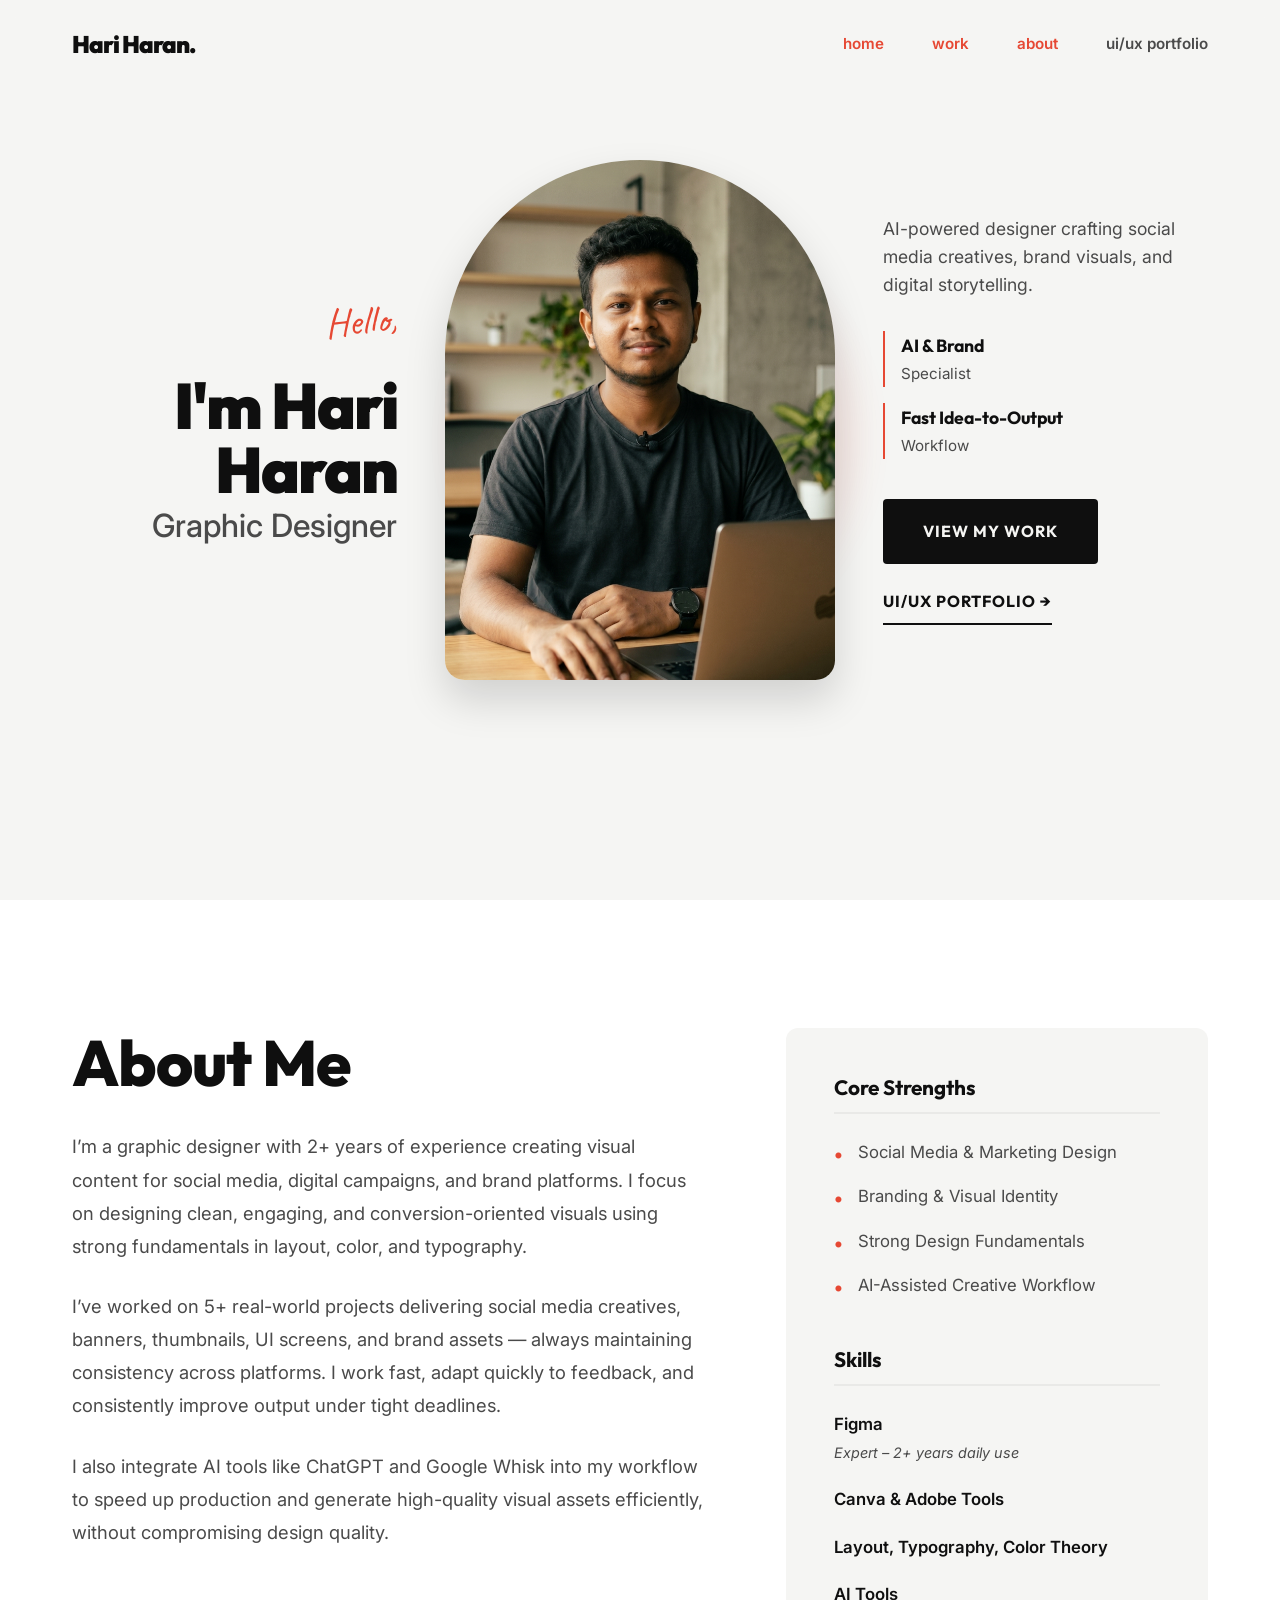
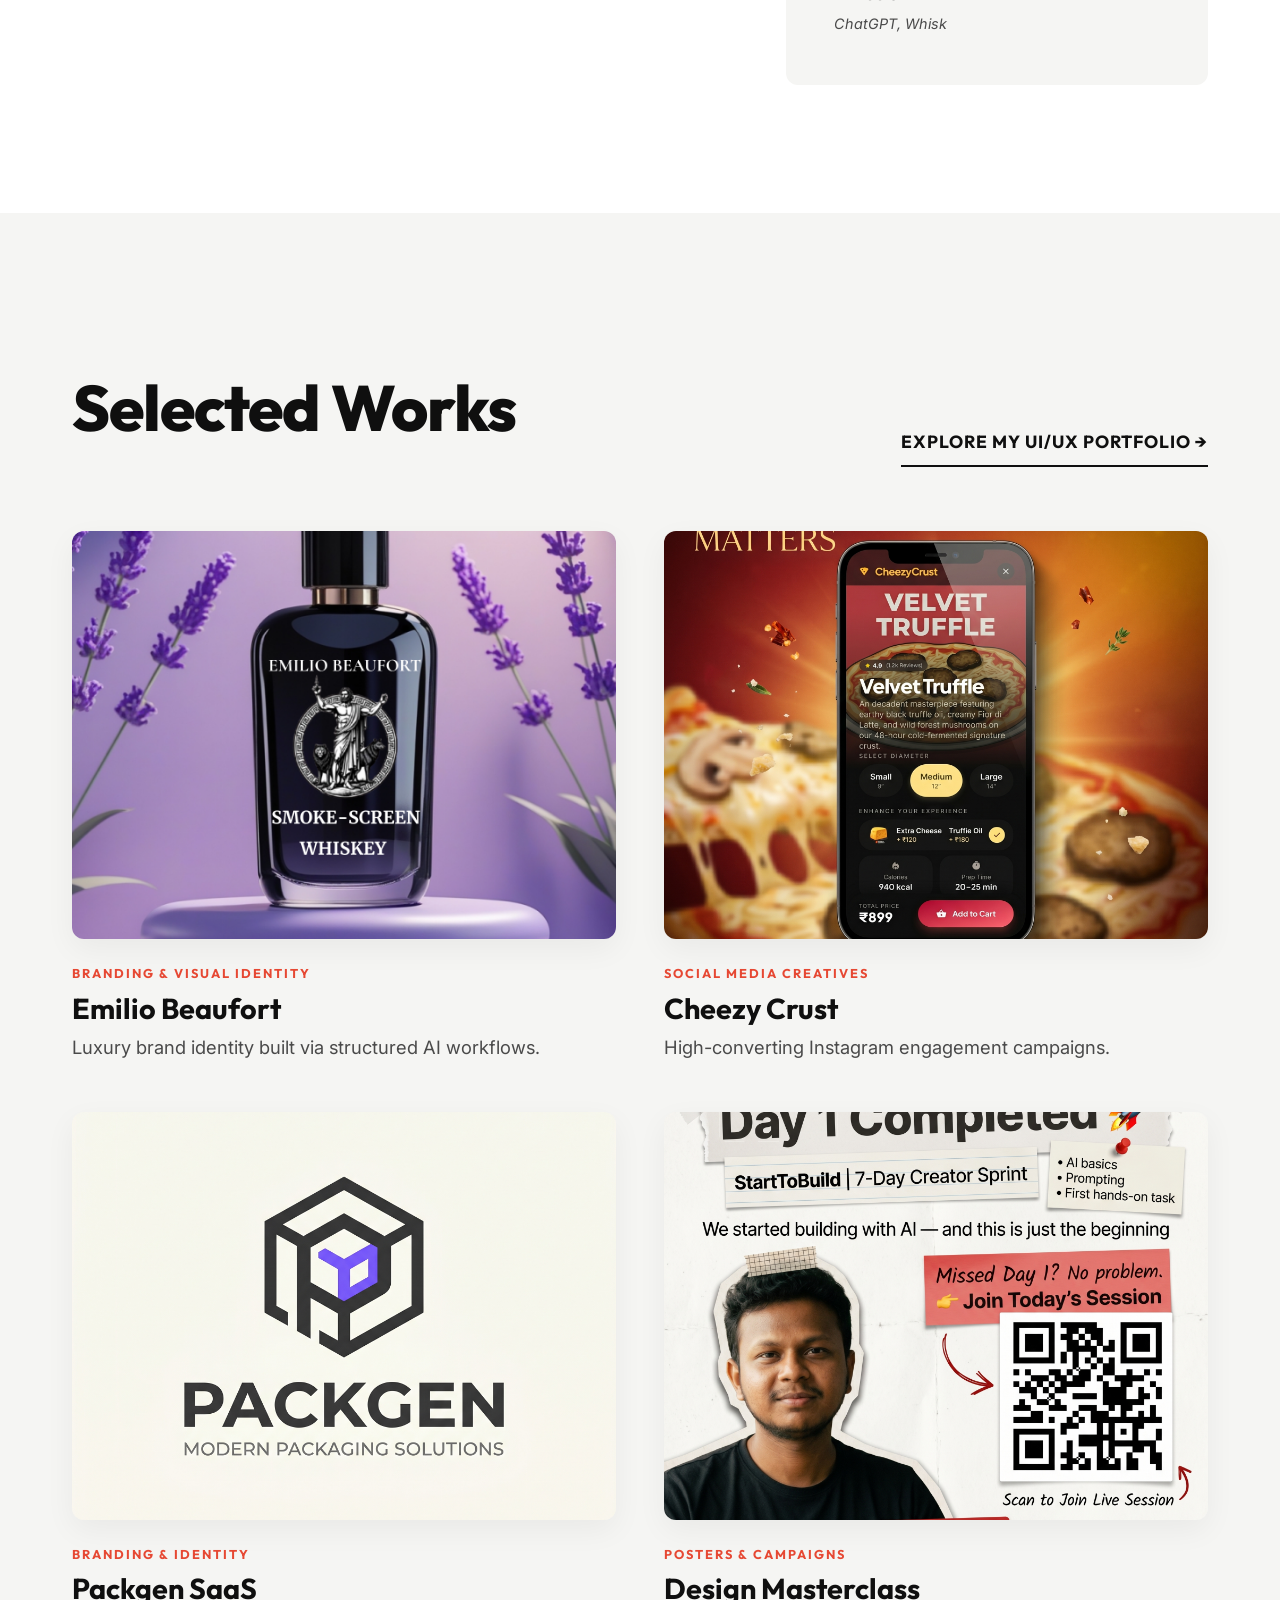
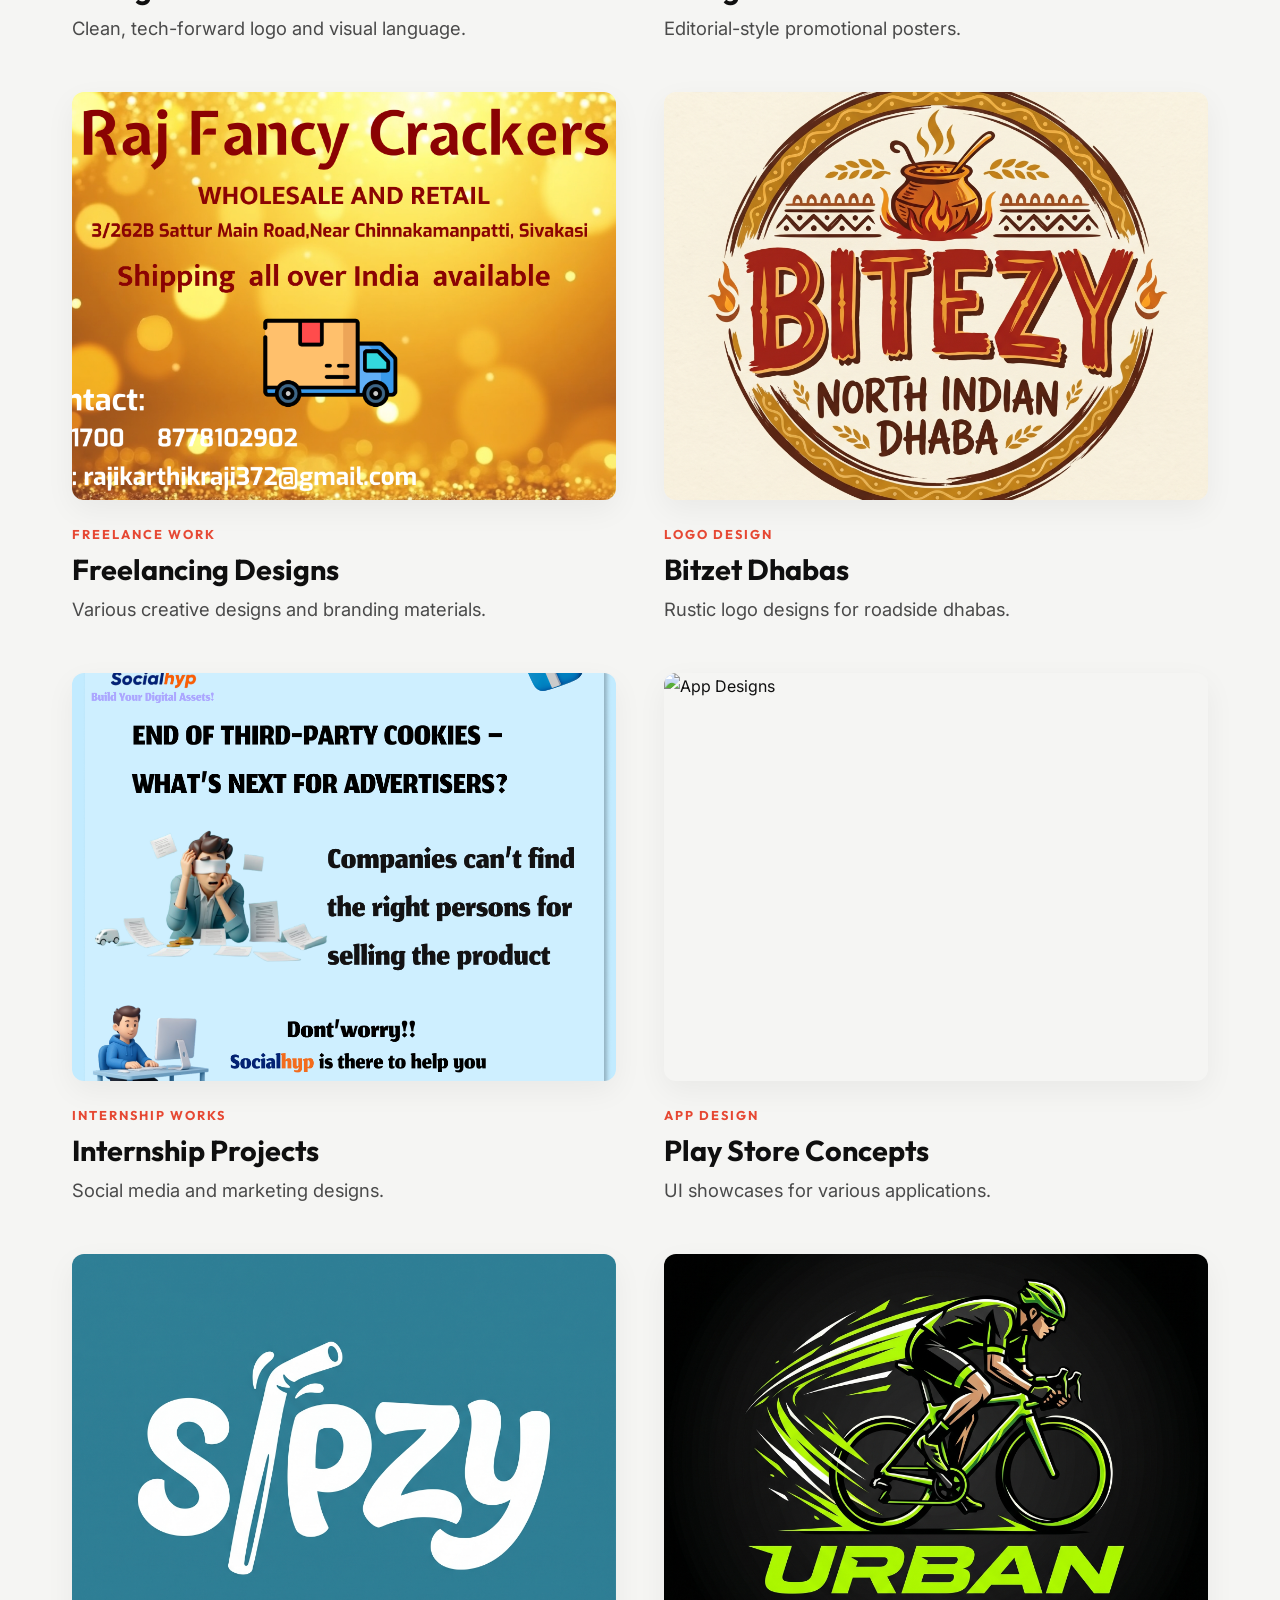
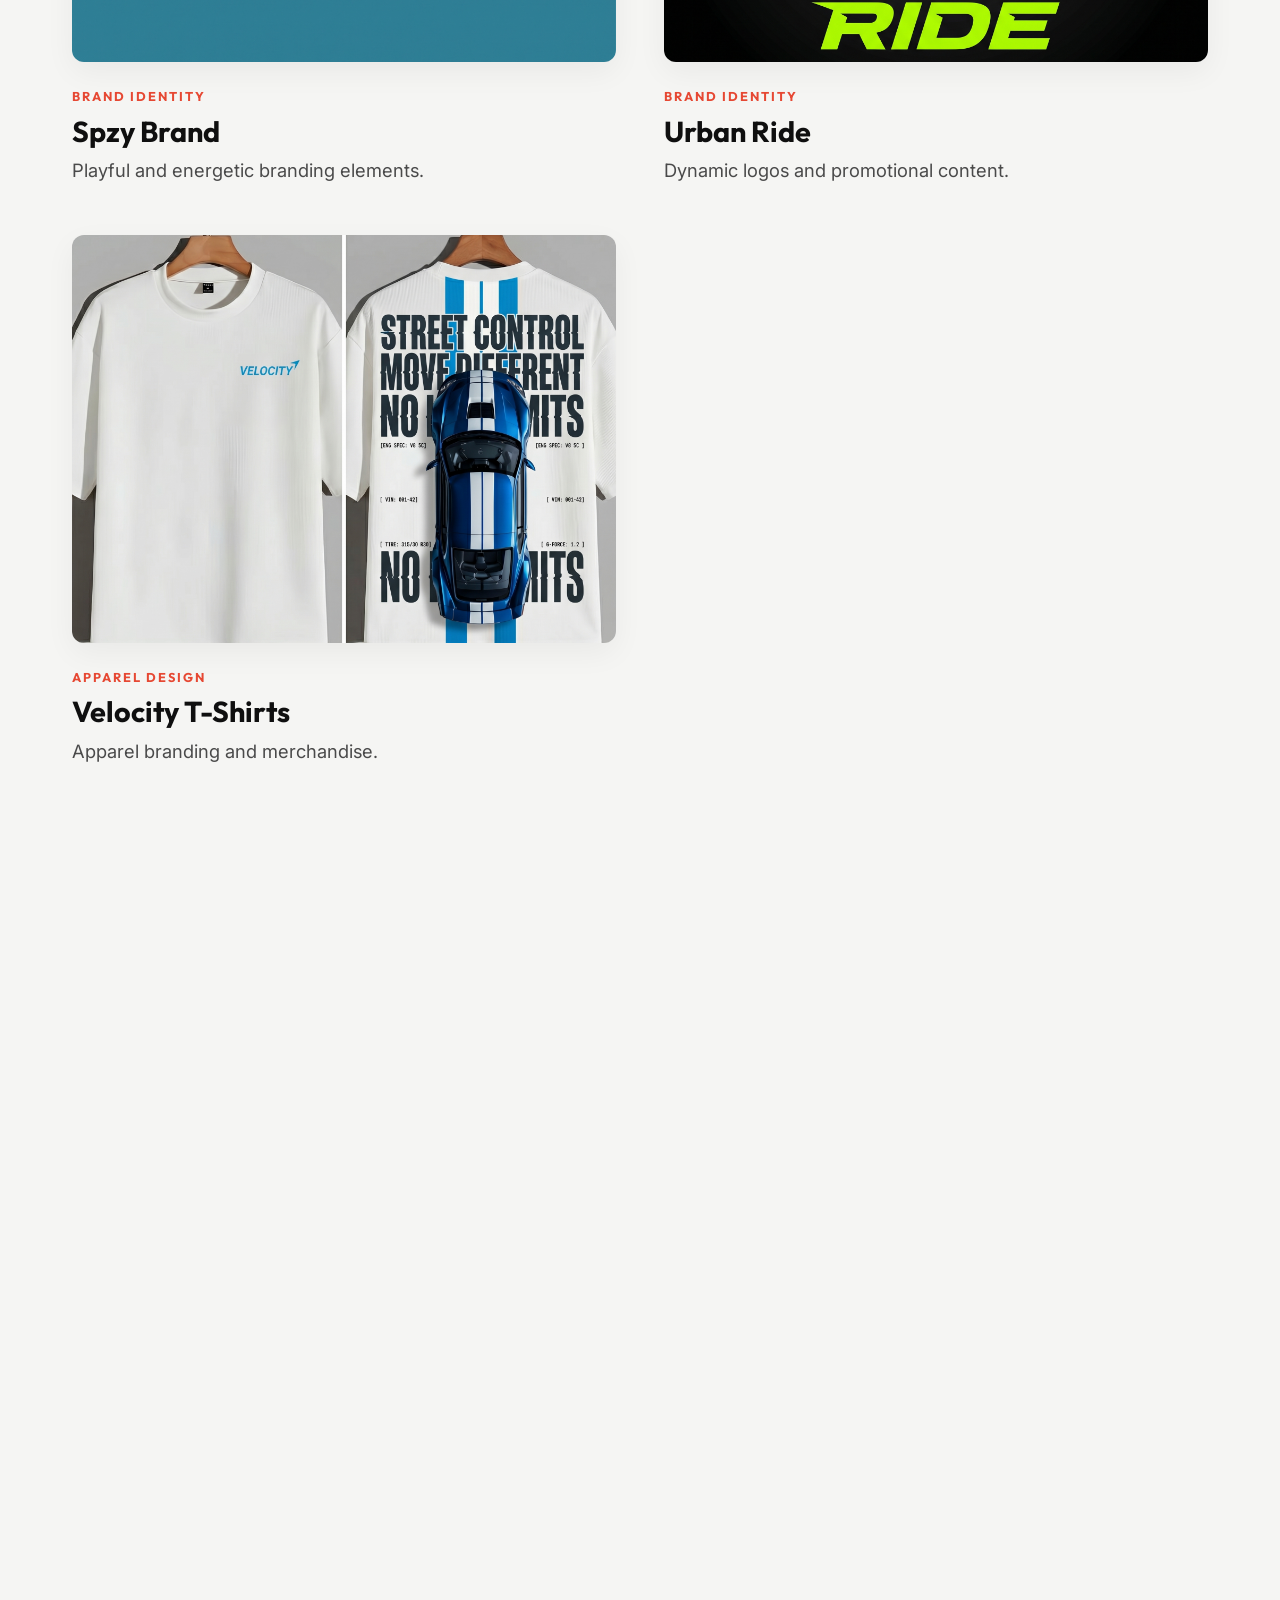
==== index.html @ f63ef16d "Initial commit" ====
<!DOCTYPE html>
<html lang="en">
<head>
    <meta charset="UTF-8">
    <meta name="viewport" content="width=device-width, initial-scale=1.0">
    <title>Hari Haran | AI-Powered Graphic Designer</title>
    <meta name="description" content="Portfolio of Hari Haran, crafting visual stories with AI and graphic design.">
    <link rel="stylesheet" href="styles.css">
</head>
<body>

    <!-- Navigation -->
    <nav>
        <div class="container nav-container">
            <a href="index.html" class="logo">Hari Haran.</a>
            <div class="nav-links">
                <a href="#home" class="active">Home</a>
                <a href="#work">Work</a>
                <a href="#about">About</a>
                <a href="https://updated-ui-ux-portfolio.vercel.app/" target="_blank">UI/UX Portfolio</a>
            </div>
        </div>
    </nav>

    <!-- HERO SECTION -->
    <section id="home" class="hero fade-in">
        <div class="container hero-layout">
            
            <div class="hero-left">
                <span class="intro-greeting">Hello,</span>
                <h1 class="main-headline">I'm Hari Haran<br><span class="role-text">Graphic Designer</span></h1>
            </div>

            <div class="hero-center">
                <div class="hero-shape"></div>
                <div class="hero-image">
                    <img src="profile.jpeg" alt="Hari Haran">
                </div>
            </div>

            <div class="hero-right">
                <p class="supporting-text">AI-powered designer crafting social media creatives, brand visuals, and digital storytelling.</p>
                
                <div class="hero-highlights">
                    <div class="highlight-item">
                        <strong>AI & Brand</strong> Specialist
                    </div>
                    <div class="highlight-item">
                        <strong>Fast Idea-to-Output</strong> Workflow
                    </div>
                </div>
                
                <div class="hero-ctas">
                    <a href="#work" class="btn btn-primary">View My Work</a>
                    <a href="https://updated-ui-ux-portfolio.vercel.app/" target="_blank" class="btn btn-link">UI/UX Portfolio &rarr;</a>
                </div>
            </div>

        </div>
    </section>

    <!-- ABOUT SECTION -->
    <section id="about" class="about-section fade-in">
        <div class="container about-layout">
            <div class="about-content">
                <h2 style="margin-bottom: 2rem;">About Me</h2>
                <div class="about-text">
                    <p>I’m a graphic designer with 2+ years of experience creating visual content for social media, digital campaigns, and brand platforms. I focus on designing clean, engaging, and conversion-oriented visuals using strong fundamentals in layout, color, and typography.</p>
                    <br>
                    <p>I’ve worked on 5+ real-world projects delivering social media creatives, banners, thumbnails, UI screens, and brand assets — always maintaining consistency across platforms. I work fast, adapt quickly to feedback, and consistently improve output under tight deadlines.</p>
                    <br>
                    <p>I also integrate AI tools like ChatGPT and Google Whisk into my workflow to speed up production and generate high-quality visual assets efficiently, without compromising design quality.</p>
                </div>
            </div>
            
            <div class="about-sidebar">
                <div class="about-block">
                    <h3 class="about-subheading">Core Strengths</h3>
                    <ul class="clean-list">
                        <li>Social Media & Marketing Design</li>
                        <li>Branding & Visual Identity</li>
                        <li>Strong Design Fundamentals</li>
                        <li>AI-Assisted Creative Workflow</li>
                    </ul>
                </div>
                
                <div class="about-block">
                    <h3 class="about-subheading">Skills</h3>
                    <div class="skills-grid">
                        <div class="skill-row">
                            <span class="skill-name">Figma</span>
                            <span class="skill-desc">Expert – 2+ years daily use</span>
                        </div>
                        <div class="skill-row">
                            <span class="skill-name">Canva & Adobe Tools</span>
                        </div>
                        <div class="skill-row">
                            <span class="skill-name">Layout, Typography, Color Theory</span>
                        </div>
                        <div class="skill-row">
                            <span class="skill-name">AI Tools</span>
                            <span class="skill-desc">ChatGPT, Whisk</span>
                        </div>
                    </div>
                </div>
            </div>
        </div>
    </section>

    <!-- WORK SECTION -->
    <section id="work" class="fade-in">
        <div class="container">
            <div class="works-header">
                <h2>Selected Works</h2>
                <a href="https://updated-ui-ux-portfolio.vercel.app/" target="_blank" class="btn btn-link" style="font-size: 1.1rem; font-family: var(--font-heading); font-weight: 700;">Explore My UI/UX Portfolio &rarr;</a>
            </div>

            <div class="works-grid">
                <!-- Project 1: Emilio Beaufort -->
                <a href="project.html?id=emilio" class="work-card">
                    <div class="work-img">
                        <img src="graphic design projects/Emilio befeart designs/emilo design .png" alt="Emilio Beaufort Branding">
                    </div>
                    <div class="work-meta">
                        <span class="work-category">Branding & Visual Identity</span>
                        <h3 class="work-title">Emilio Beaufort</h3>
                        <p>Luxury brand identity built via structured AI workflows.</p>
                    </div>
                </a>

                <!-- Project 2: Cheezy Crust -->
                <a href="project.html?id=cheezy" class="work-card">
                    <div class="work-img">
                        <img src="graphic design projects/cheezy crust/Create_a_high-end_Instagram_post_202604301127.jpeg" alt="Cheezy Crust Socials">
                    </div>
                    <div class="work-meta">
                        <span class="work-category">Social Media Creatives</span>
                        <h3 class="work-title">Cheezy Crust</h3>
                        <p>High-converting Instagram engagement campaigns.</p>
                    </div>
                </a>

                <!-- Project 3: Packgen -->
                <a href="project.html?id=packgen" class="work-card">
                    <div class="work-img">
                        <img src="graphic design projects/packgen/Create_a_modern_lettermark_logo_202604301133.jpeg" alt="Packgen Branding">
                    </div>
                    <div class="work-meta">
                        <span class="work-category">Branding & Identity</span>
                        <h3 class="work-title">Packgen SaaS</h3>
                        <p>Clean, tech-forward logo and visual language.</p>
                    </div>
                </a>

                <!-- Project 4: Posters -->
                <a href="project.html?id=posters" class="work-card">
                    <div class="work-img">
                        <img src="graphic design projects/instagram post for the course/Design_a_high-converting_Instagram_post_202604301023.jpeg" alt="Course Marketing">
                    </div>
                    <div class="work-meta">
                        <span class="work-category">Posters & Campaigns</span>
                        <h3 class="work-title">Design Masterclass</h3>
                        <p>Editorial-style promotional posters.</p>
                    </div>
                </a>

                <!-- Project 5: Freelance -->
                <a href="project.html?id=freelance" class="work-card">
                    <div class="work-img">
                        <img src="graphic design projects/Freelancing designs/gold card design.png" alt="Freelance Projects">
                    </div>
                    <div class="work-meta">
                        <span class="work-category">Freelance Work</span>
                        <h3 class="work-title">Freelancing Designs</h3>
                        <p>Various creative designs and branding materials.</p>
                    </div>
                </a>

                <!-- Project 6: Bitzet -->
                <a href="project.html?id=bitzet" class="work-card">
                    <div class="work-img">
                        <img src="graphic design projects/bitzet  road side dhabas logos/Rustic_logo_design_for_a_202604301114.jpeg" alt="Bitzet Logos">
                    </div>
                    <div class="work-meta">
                        <span class="work-category">Logo Design</span>
                        <h3 class="work-title">Bitzet Dhabas</h3>
                        <p>Rustic logo designs for roadside dhabas.</p>
                    </div>
                </a>

                <!-- Project 7: Internship -->
                <a href="project.html?id=internship" class="work-card">
                    <div class="work-img">
                        <img src="graphic design projects/internship designs/socialhyp 2.png" alt="Internship Designs">
                    </div>
                    <div class="work-meta">
                        <span class="work-category">Internship Works</span>
                        <h3 class="work-title">Internship Projects</h3>
                        <p>Social media and marketing designs.</p>
                    </div>
                </a>

                <!-- Project 8: Play Store -->
                <a href="project.html?id=playstore" class="work-card">
                    <div class="work-img">
                        <img src="graphic design projects/play store App designs/online book store design.png" alt="App Designs">
                    </div>
                    <div class="work-meta">
                        <span class="work-category">App Design</span>
                        <h3 class="work-title">Play Store Concepts</h3>
                        <p>UI showcases for various applications.</p>
                    </div>
                </a>

                <!-- Project 9: Spzy -->
                <a href="project.html?id=spzy" class="work-card">
                    <div class="work-img">
                        <img src="graphic design projects/spzy brand details/Playful_wordmark_logo_for_a_202604301116.jpeg" alt="Spzy Brand">
                    </div>
                    <div class="work-meta">
                        <span class="work-category">Brand Identity</span>
                        <h3 class="work-title">Spzy Brand</h3>
                        <p>Playful and energetic branding elements.</p>
                    </div>
                </a>

                <!-- Project 10: Urban Ride -->
                <a href="project.html?id=urban" class="work-card">
                    <div class="work-img">
                        <img src="graphic design projects/urban ride brand/Dynamic_logo_for__URBAN_RIDE__202604301121.jpeg" alt="Urban Ride Brand">
                    </div>
                    <div class="work-meta">
                        <span class="work-category">Brand Identity</span>
                        <h3 class="work-title">Urban Ride</h3>
                        <p>Dynamic logos and promotional content.</p>
                    </div>
                </a>

                <!-- Project 11: Velocity -->
                <a href="project.html?id=velocity" class="work-card">
                    <div class="work-img">
                        <img src="graphic design projects/velocity t shirt brand/Use_the_provided_car_design_202604301130.jpeg" alt="Velocity T-Shirts">
                    </div>
                    <div class="work-meta">
                        <span class="work-category">Apparel Design</span>
                        <h3 class="work-title">Velocity T-Shirts</h3>
                        <p>Apparel branding and merchandise.</p>
                    </div>
                </a>
            </div>
        </div>
    </section>

    <!-- EXPERIENCE SECTION -->
    <section class="fade-in">
        <div class="container">
            <h2 style="margin-bottom: 1rem;">Experience</h2>
            <p style="margin-bottom: 3rem;">A timeline of creative impact.</p>

            <div class="exp-grid">
                <div class="exp-block">
                    <div class="exp-role">
                        <h3>Scorecraft Club</h3>
                        <span>Event Creatives & Posters</span>
                    </div>
                    <p class="exp-impact">Led design direction, driving attendance through high-impact visual marketing.</p>
                </div>

                <div class="exp-block">
                    <div class="exp-role">
                        <h3>ACM-W Chapter</h3>
                        <span>Branding & Digital Content</span>
                    </div>
                    <p class="exp-impact">Established cohesive visual guidelines for technical workshops and events.</p>
                </div>

                <div class="exp-block">
                    <div class="exp-role">
                        <h3>VS Kart</h3>
                        <span>Eco Design + UI Wireframes</span>
                    </div>
                    <p class="exp-impact">Bridged the gap between sustainable packaging layouts and digital strategy.</p>
                </div>

                <div class="exp-block">
                    <div class="exp-role">
                        <h3>Emilio Beaufort</h3>
                        <span>Premium Branding</span>
                    </div>
                    <p class="exp-impact">Delivered a scalable luxury aesthetic using advanced AI prompt generation.</p>
                </div>

                <div class="exp-block">
                    <div class="exp-role">
                        <h3>SR Foundations</h3>
                        <span>Social Awareness Creatives</span>
                    </div>
                    <p class="exp-impact">Designed engaging outreach materials to amplify NGO campaign support.</p>
                </div>
            </div>
        </div>
    </section>

    <!-- SKILLS SECTION -->
    <section class="fade-in" id="capabilities">
        <div class="container">
            <h2 style="margin-bottom: 2rem;">What I Actually Do</h2>
            
            <div class="skills-wrapper">
                <div class="skill-category">
                    <h4>AI-Powered Graphic Design</h4>
                    <div class="skill-list" style="display: flex; flex-direction: column; gap: 0.5rem; color: var(--text-secondary); align-items: flex-start;">
                        <span>&bull; Social media creatives</span>
                        <span>&bull; Posters</span>
                        <span>&bull; Campaign visuals</span>
                    </div>
                </div>

                <div class="skill-category">
                    <h4>Branding & Visual Identity</h4>
                    <div class="skill-list" style="display: flex; flex-direction: column; gap: 0.5rem; color: var(--text-secondary); align-items: flex-start;">
                        <span>&bull; Consistent brand systems</span>
                        <span>&bull; Color & typography</span>
                    </div>
                </div>

                <div class="skill-category">
                    <h4>Creative Execution</h4>
                    <div class="skill-list" style="display: flex; flex-direction: column; gap: 0.5rem; color: var(--text-secondary); align-items: flex-start;">
                        <span>&bull; Fast idea-to-output workflow</span>
                        <span>&bull; AI-assisted design process</span>
                    </div>
                </div>
            </div>
        </div>
    </section>

    <!-- CONTACT SECTION -->
    <footer class="footer-section">
        <div class="container fade-in">
            <h2 style="margin-bottom: 0;">Connect</h2>
            
            <div class="social-links">
                <a href="https://www.instagram.com/harisdesigns.studio?igsh=MTVnMno0eTE2Mmptdg==" target="_blank">Instagram</a>
                <a href="https://www.linkedin.com/in/hari-haran-m-2a625925a" target="_blank">LinkedIn</a>
            </div>
        </div>
    </footer>

    <script src="script.js"></script>
</body>
</html>
---- styles.css ----
@import url('https://fonts.googleapis.com/css2?family=Caveat:wght@600&family=Inter:wght@300;400;500;600&family=Outfit:wght@500;700;900&display=swap');

:root {
  --bg-color: #F5F5F3;
  --bg-contrast: #FFFFFF;
  --text-primary: #0F0F0F;
  --text-secondary: #4A4A4A;
  --accent: #E64833; /* Bold muted orange/red */
  
  --font-heading: 'Outfit', sans-serif;
  --font-body: 'Inter', sans-serif;
  --font-hand: 'Caveat', cursive;
  
  --transition: all 0.4s cubic-bezier(0.16, 1, 0.3, 1);
  --container-width: 1200px;
}

* {
  margin: 0;
  padding: 0;
  box-sizing: border-box;
}

html {
  scroll-behavior: smooth;
  font-size: 16px;
}

body {
  background-color: var(--bg-color);
  color: var(--text-primary);
  font-family: var(--font-body);
  line-height: 1.7;
  overflow-x: hidden;
  -webkit-font-smoothing: antialiased;
}

/* Typography */
h1, h2, h3, h4 {
  font-family: var(--font-heading);
  color: var(--text-primary);
  line-height: 1.1;
}

h1 { font-size: clamp(3.5rem, 8vw, 6rem); font-weight: 900; letter-spacing: -2px; }
h2 { font-size: clamp(2.5rem, 5vw, 4rem); font-weight: 800; margin-bottom: 1.5rem; letter-spacing: -1px; }
h3 { font-size: 1.8rem; font-weight: 700; margin-bottom: 0.5rem; }
p { color: var(--text-secondary); font-size: 1.15rem; max-width: 650px; }
a { color: var(--text-primary); text-decoration: none; transition: var(--transition); }

.handwritten {
  font-family: var(--font-hand);
  color: var(--accent);
  font-size: 1.5em;
  line-height: 0.8;
  display: inline-block;
  transform: rotate(-5deg);
}

/* Layout */
.container {
  max-width: var(--container-width);
  margin: 0 auto;
  padding: 0 2rem;
  width: 100%;
}

section {
  padding: 10rem 0;
  position: relative;
}

/* Navbar */
nav {
  position: fixed;
  top: 0;
  left: 0;
  width: 100%;
  padding: 1.5rem 0;
  background: rgba(245, 245, 243, 0.9);
  backdrop-filter: blur(10px);
  -webkit-backdrop-filter: blur(10px);
  z-index: 1000;
}

.nav-container {
  display: flex;
  justify-content: space-between;
  align-items: center;
}

.logo {
  font-family: var(--font-heading);
  font-weight: 900;
  font-size: 1.5rem;
  letter-spacing: -1px;
}

.nav-links {
  display: flex;
  gap: 3rem;
}

.nav-links a {
  font-weight: 600;
  font-size: 0.95rem;
  text-transform: lowercase;
  color: var(--text-secondary);
}

.nav-links a:hover, .nav-links a.active {
  color: var(--accent);
}

/* Buttons */
.btn {
  display: inline-flex;
  align-items: center;
  justify-content: center;
  padding: 1.2rem 2.5rem;
  font-family: var(--font-heading);
  font-weight: 700;
  font-size: 1rem;
  border: none;
  cursor: pointer;
  transition: var(--transition);
  text-transform: uppercase;
  letter-spacing: 1px;
}

.btn-primary {
  background-color: var(--text-primary);
  color: var(--bg-color);
  border-radius: 4px;
}

.btn-primary:hover {
  background-color: var(--accent);
  color: #fff;
  transform: translateY(-4px);
  box-shadow: 0 15px 30px rgba(230, 72, 51, 0.2);
}

.btn-link {
  background: transparent;
  color: var(--text-primary);
  border-bottom: 2px solid var(--text-primary);
  padding: 0.5rem 0;
  border-radius: 0;
}

.btn-link:hover {
  color: var(--accent);
  border-color: var(--accent);
}

/* Hero Editorial */
.hero {
  min-height: 100vh;
  display: flex;
  align-items: center;
  padding-top: 100px;
}

.hero-layout {
  display: grid;
  grid-template-columns: 1fr 1.2fr 1fr;
  align-items: center;
  gap: 3rem;
  position: relative;
}

.hero-left {
  text-align: right;
  position: relative;
  z-index: 2;
}

.intro-greeting {
  font-family: var(--font-hand);
  color: var(--accent);
  font-size: 2.5rem;
  display: block;
  margin-bottom: 0.5rem;
  transform: rotate(-5deg);
}

.main-headline {
  font-size: clamp(3rem, 5vw, 4.5rem);
  line-height: 1;
  letter-spacing: -2px;
}

.role-text {
  font-size: clamp(1.5rem, 2.5vw, 2.2rem);
  color: var(--text-secondary);
  font-weight: 500;
  display: block;
  margin-top: 0.5rem;
  font-family: var(--font-body);
  letter-spacing: 0;
}

.hero-center {
  position: relative;
  display: flex;
  justify-content: center;
  align-items: center;
  z-index: 1;
}

.hero-shape {
  position: absolute;
  width: 100%;
  aspect-ratio: 1;
  background: var(--accent);
  border-radius: 50%;
  top: 50%;
  left: 50%;
  transform: translate(-45%, -45%);
  z-index: -1;
  opacity: 0.1;
  filter: blur(20px);
}

.hero-image {
  width: 100%;
  max-width: 450px;
  aspect-ratio: 3/4;
  position: relative;
  border-radius: 200px 200px 20px 20px;
  overflow: hidden;
  box-shadow: 0 20px 40px rgba(0,0,0,0.15);
}

.hero-image img {
  width: 100%;
  height: 100%;
  object-fit: cover;
  transition: transform 0.8s ease;
}

.hero-image:hover img {
  transform: scale(1.03);
}

.hero-right {
  position: relative;
  z-index: 2;
  display: flex;
  flex-direction: column;
  gap: 2rem;
}

.supporting-text {
  font-size: 1.1rem;
  line-height: 1.6;
  max-width: 320px;
}

.hero-highlights {
  display: flex;
  flex-direction: column;
  gap: 1rem;
}

.highlight-item {
  font-size: 0.95rem;
  color: var(--text-secondary);
  border-left: 2px solid var(--accent);
  padding-left: 1rem;
}

.highlight-item strong {
  display: block;
  color: var(--text-primary);
  font-family: var(--font-heading);
  font-size: 1.1rem;
}

.hero-ctas {
  display: flex;
  flex-direction: column;
  gap: 1rem;
  align-items: flex-start;
  margin-top: 0.5rem;
}

/* About Section */
.about-section {
  background: var(--bg-contrast);
  padding: 8rem 0;
}

.about-layout {
  display: grid;
  grid-template-columns: 1.5fr 1fr;
  gap: 5rem;
  align-items: start;
}

.about-content {
  max-width: 700px;
}

.about-text p {
  font-size: 1.15rem;
  line-height: 1.8;
  color: var(--text-secondary);
}

.about-sidebar {
  display: flex;
  flex-direction: column;
  gap: 3rem;
  background: var(--bg-color);
  padding: 3rem;
  border-radius: 12px;
}

.about-subheading {
  font-size: 1.3rem;
  margin-bottom: 1.5rem;
  color: var(--text-primary);
  border-bottom: 2px solid rgba(0,0,0,0.05);
  padding-bottom: 0.8rem;
}

.clean-list {
  list-style: none;
  padding: 0;
  display: flex;
  flex-direction: column;
  gap: 1rem;
}

.clean-list li {
  position: relative;
  padding-left: 1.5rem;
  color: var(--text-secondary);
  font-size: 1.05rem;
}

.clean-list li::before {
  content: "•";
  position: absolute;
  left: 0;
  color: var(--accent);
  font-weight: bold;
  font-size: 1.2rem;
}

.skills-grid {
  display: flex;
  flex-direction: column;
  gap: 1.2rem;
}

.skill-row {
  display: flex;
  flex-direction: column;
  gap: 0.2rem;
}

.skill-name {
  font-weight: 600;
  color: var(--text-primary);
  font-size: 1.05rem;
}

.skill-desc {
  font-size: 0.9rem;
  color: var(--text-secondary);
  font-style: italic;
}

/* Works Section (Asymmetrical Grid) */
.works-header {
  display: flex;
  justify-content: space-between;
  align-items: flex-end;
  margin-bottom: 4rem;
}

.works-grid {
  display: grid;
  grid-template-columns: repeat(auto-fit, minmax(min(100%, 350px), 1fr));
  gap: 3rem;
}

.work-card {
  position: relative;
  display: block;
}

.work-img {
  width: 100%;
  aspect-ratio: 4/3;
  overflow: hidden;
  margin-bottom: 1.5rem;
  border-radius: 12px;
  box-shadow: 0 10px 30px rgba(0,0,0,0.05);
  transition: var(--transition);
}

.work-img img {
  width: 100%;
  height: 100%;
  object-fit: cover;
  transition: transform 0.8s cubic-bezier(0.16, 1, 0.3, 1);
}

.work-card:hover .work-img {
  box-shadow: 0 20px 40px rgba(0,0,0,0.12);
  transform: translateY(-10px);
}

.work-card:hover .work-img img {
  transform: scale(1.03);
}

.work-meta {
  display: flex;
  flex-direction: column;
}

.work-category {
  font-family: var(--font-heading);
  font-size: 0.8rem;
  text-transform: uppercase;
  letter-spacing: 2px;
  color: var(--accent);
  margin-bottom: 0.5rem;
  font-weight: 700;
}

.work-title {
  font-size: 1.8rem;
  color: var(--text-primary);
  margin-bottom: 0.5rem;
}

/* Removed staggered positioning to ensure clean grid alignment for all items */

/* Experience Visual Blocks */
.exp-grid {
  display: grid;
  grid-template-columns: 1fr;
  gap: 2rem;
  margin-top: 4rem;
}

.exp-block {
  background: var(--bg-contrast);
  padding: 3rem;
  display: flex;
  justify-content: space-between;
  align-items: center;
  border-left: 4px solid transparent;
  transition: var(--transition);
}

.exp-block:hover {
  border-left-color: var(--accent);
  transform: translateX(10px);
  box-shadow: 0 10px 30px rgba(0,0,0,0.05);
}

.exp-role h3 {
  font-size: 1.8rem;
  margin-bottom: 0.2rem;
}

.exp-role span {
  font-family: var(--font-heading);
  color: var(--text-secondary);
  text-transform: uppercase;
  letter-spacing: 1px;
  font-size: 0.9rem;
}

.exp-impact {
  text-align: right;
  max-width: 400px;
  font-style: italic;
  color: var(--text-secondary);
}

/* Skills */
.skills-wrapper {
  display: flex;
  flex-wrap: wrap;
  gap: 4rem;
  margin-top: 3rem;
}

.skill-category h4 {
  font-size: 1.2rem;
  margin-bottom: 1.5rem;
  color: var(--accent);
  border-bottom: 1px solid rgba(0,0,0,0.1);
  padding-bottom: 0.5rem;
}

.skill-list {
  display: flex;
  flex-direction: column;
  gap: 0.8rem;
}

.skill-list span {
  font-size: 1.1rem;
  font-weight: 500;
}

/* Footer / Social Links */
.footer-section {
  padding: 6rem 0;
  border-top: 1px solid rgba(0,0,0,0.1);
  text-align: center;
}

.social-links {
  display: flex;
  justify-content: center;
  gap: 3rem;
  margin-top: 2rem;
}

.social-links a {
  font-family: var(--font-heading);
  font-size: 1.5rem;
  font-weight: 800;
  text-transform: uppercase;
  letter-spacing: 2px;
  position: relative;
}

.social-links a::after {
  content: '';
  position: absolute;
  width: 100%;
  height: 4px;
  background: var(--accent);
  bottom: -8px;
  left: 0;
  transform: scaleX(0);
  transform-origin: right;
  transition: transform 0.4s ease;
}

.social-links a:hover::after {
  transform: scaleX(1);
  transform-origin: left;
}

/* Animations */
.fade-in {
  opacity: 0;
  transform: translateY(40px);
  transition: opacity 1s cubic-bezier(0.16, 1, 0.3, 1), transform 1s cubic-bezier(0.16, 1, 0.3, 1);
}

.fade-in.visible {
  opacity: 1;
  transform: translateY(0);
}

/* Responsive */
@media (max-width: 1024px) {
  .hero-layout {
    grid-template-columns: 1fr;
    text-align: center;
    padding-top: 2rem;
    gap: 2rem;
  }
  .hero-left {
    text-align: center;
    padding-right: 0;
  }
  .hero-center {
    margin: 2rem 0;
  }
  .hero-shape {
    width: 80%;
  }
  .hero-right {
    padding-left: 0;
    align-items: center;
  }
  .supporting-text {
    max-width: 100%;
  }
  .hero-ctas {
    align-items: center;
    flex-direction: row;
    justify-content: center;
    gap: 2rem;
  }
  .hero-highlights {
    flex-direction: row;
    gap: 2rem;
    justify-content: center;
  }
  .highlight-item {
    border-left: none;
    border-top: 2px solid var(--accent);
    padding-left: 0;
    padding-top: 1rem;
  }
  .works-grid {
    gap: 2.5rem;
  }
  .work-card:nth-child(n) {
    margin-top: 0;
  }
  .exp-block {
    flex-direction: column;
    align-items: flex-start;
    gap: 1rem;
  }
  .exp-impact {
    text-align: left;
  }
  .about-layout {
    grid-template-columns: 1fr;
    gap: 3rem;
  }
  .about-sidebar {
    padding: 2rem;
  }
}
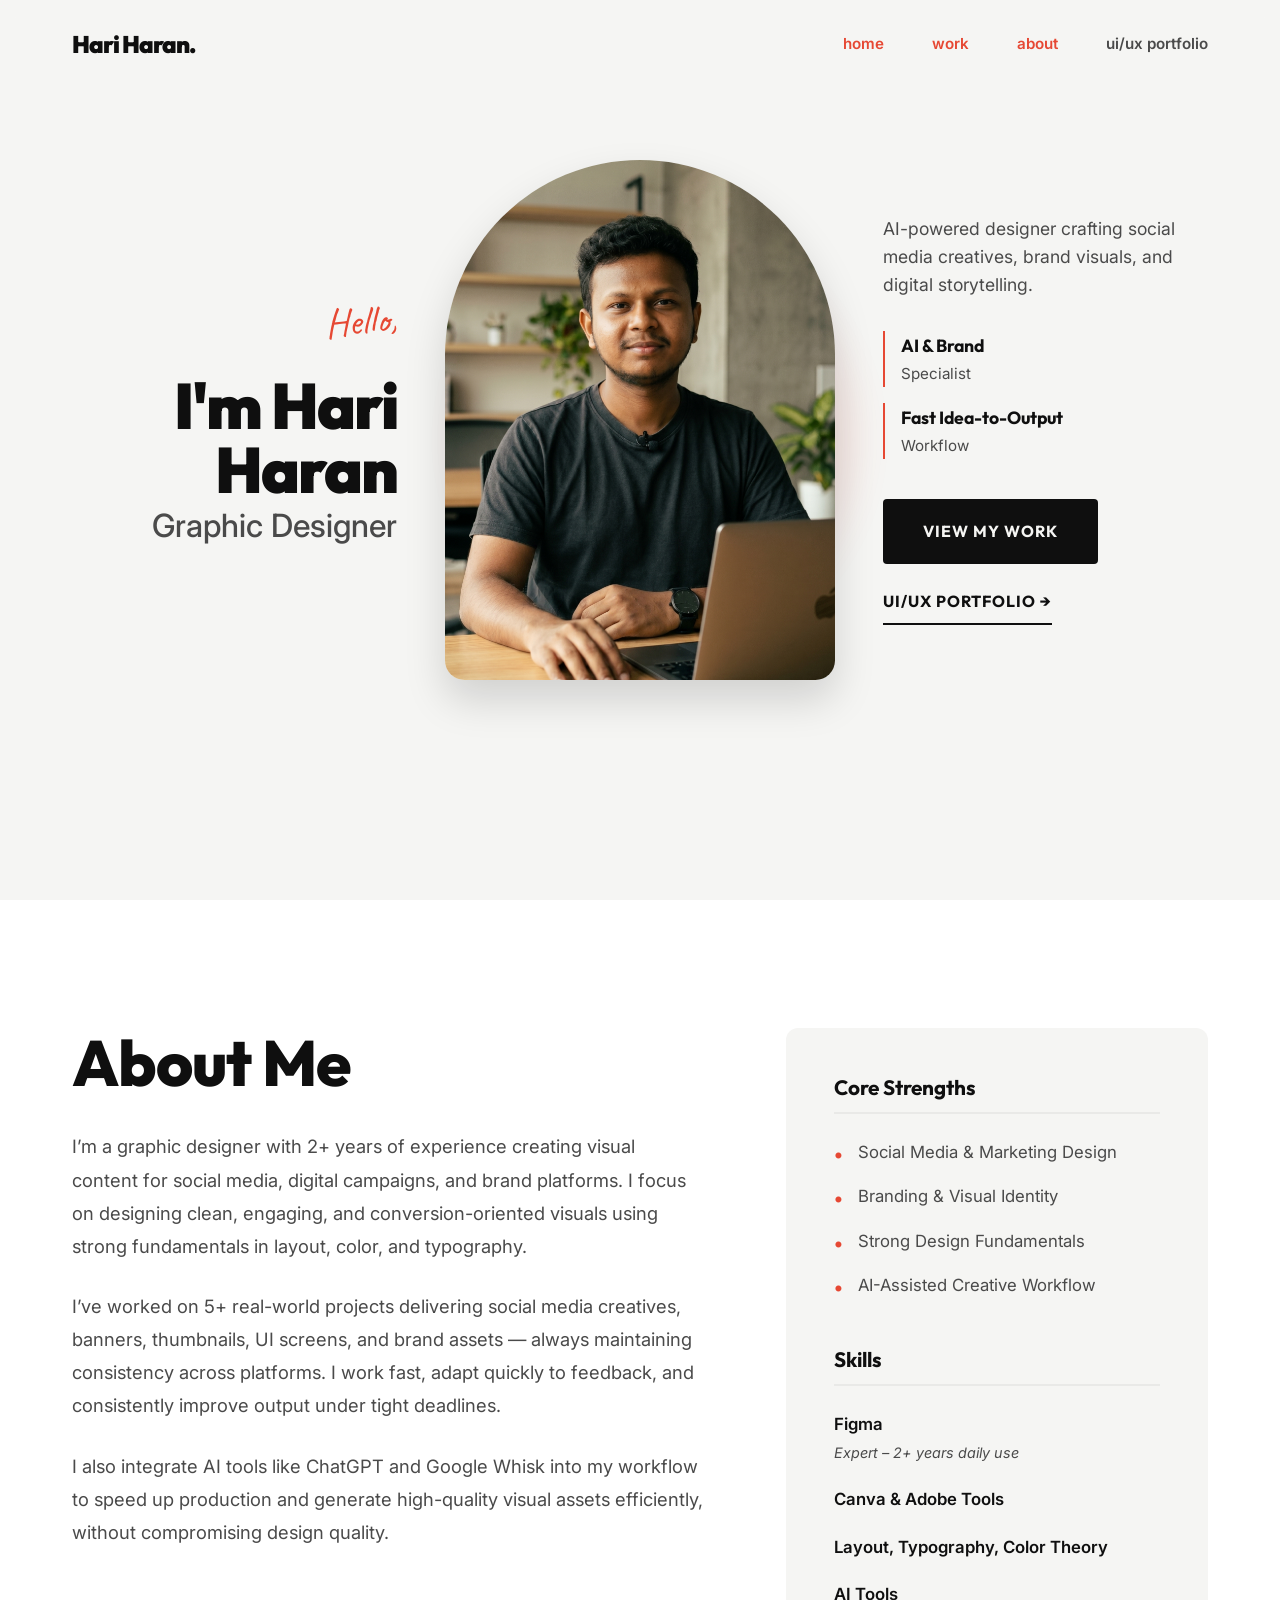
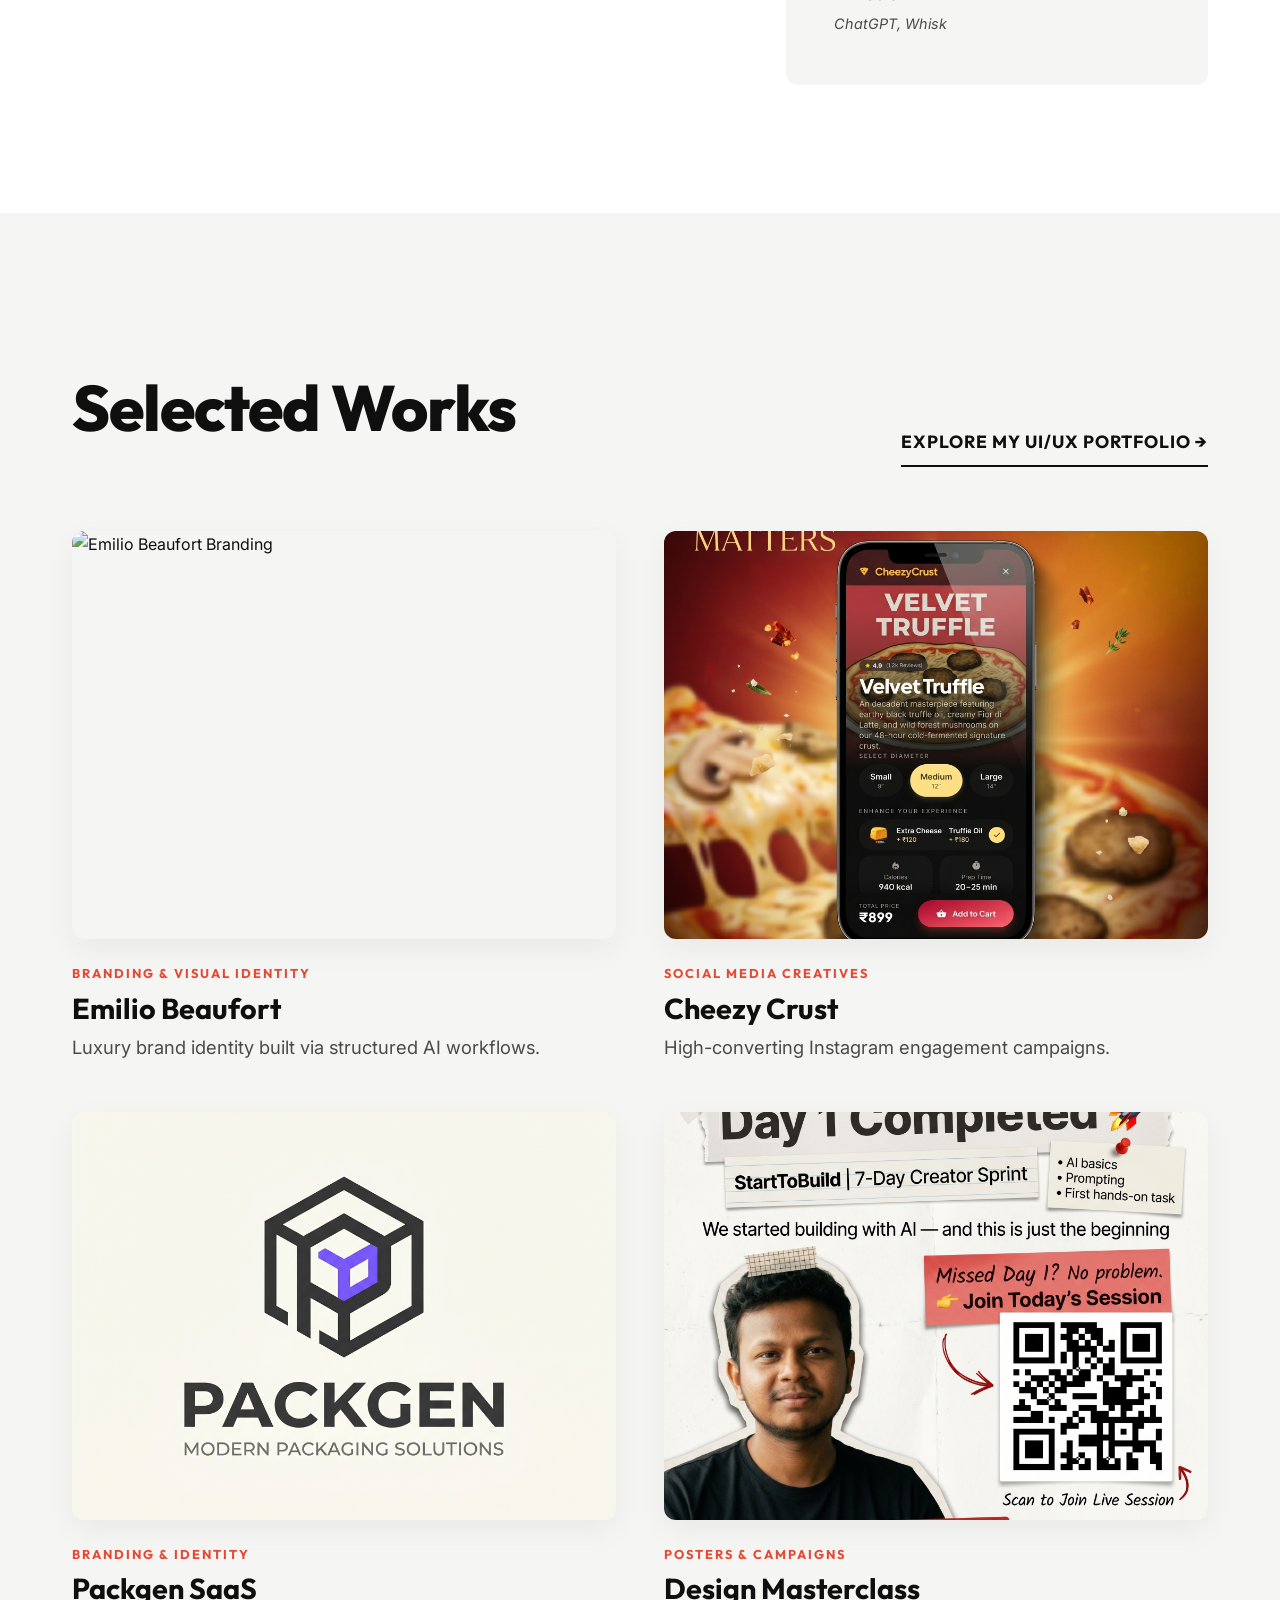
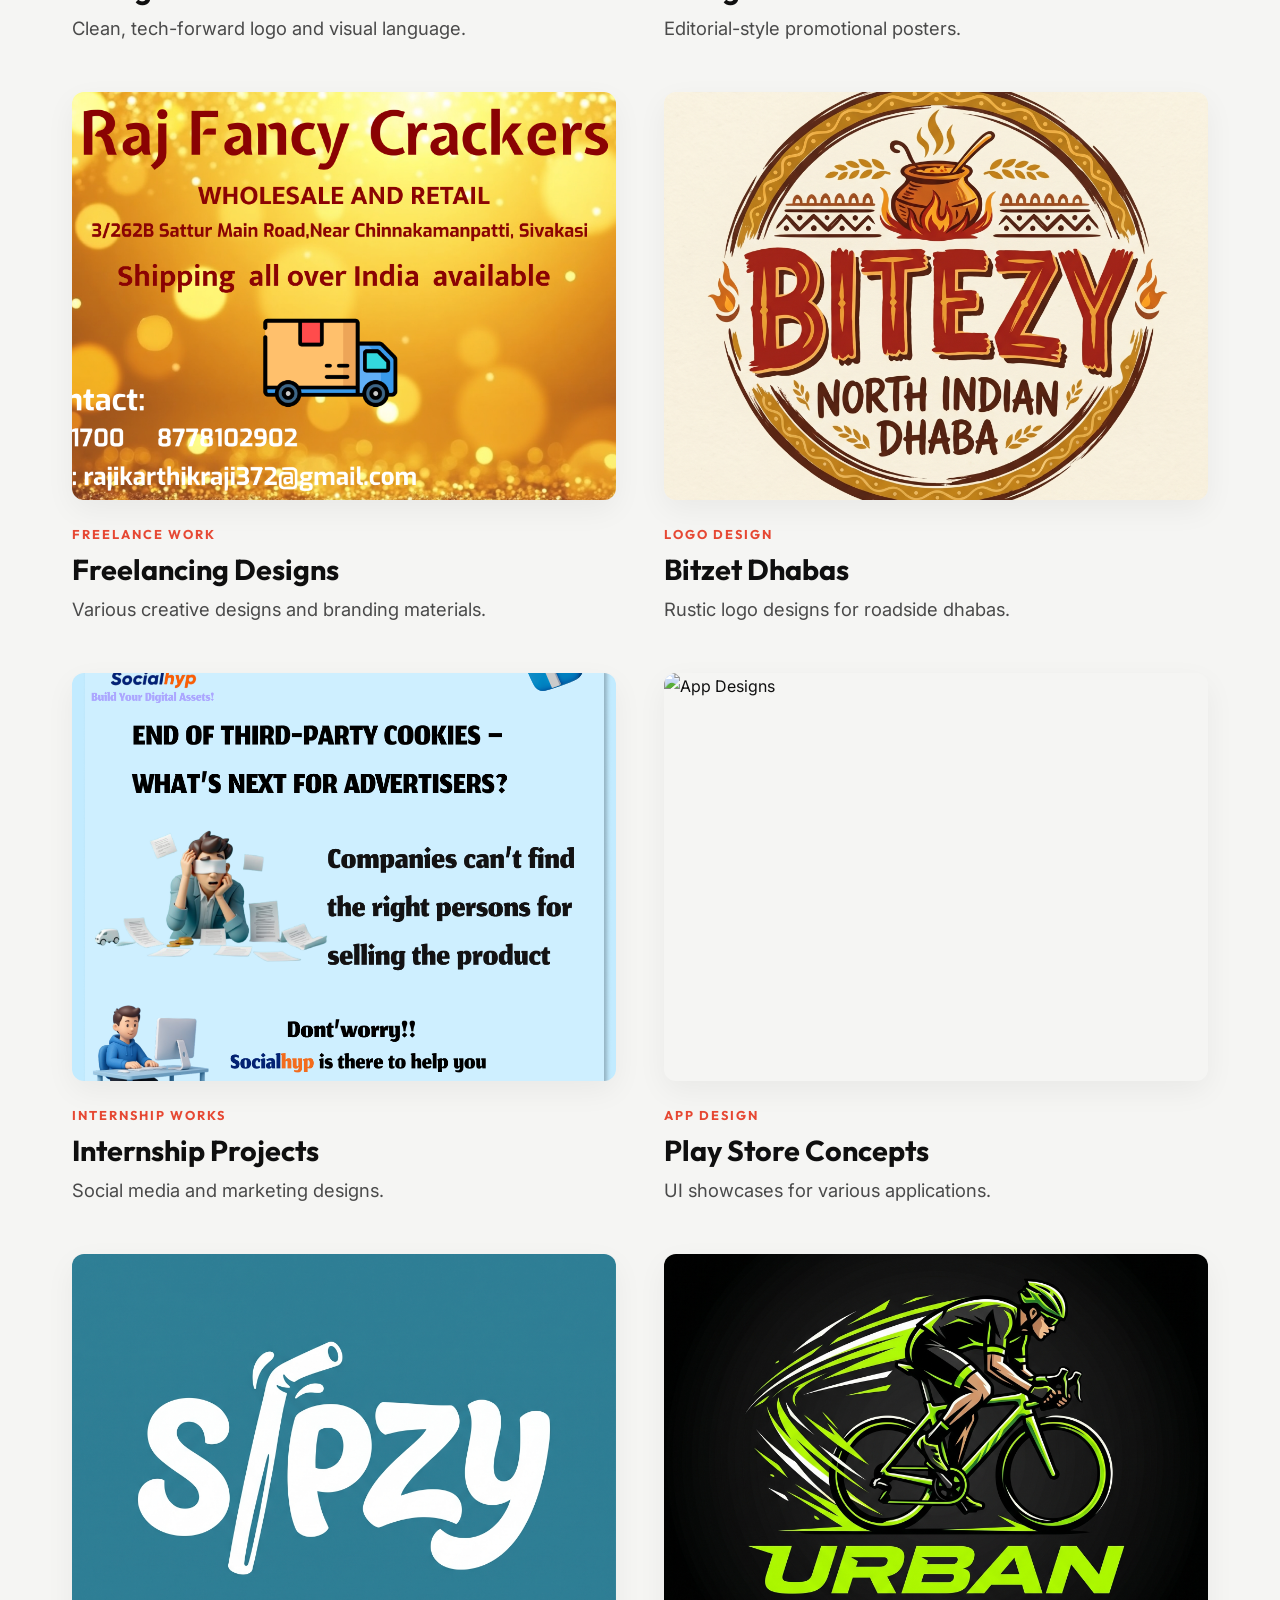
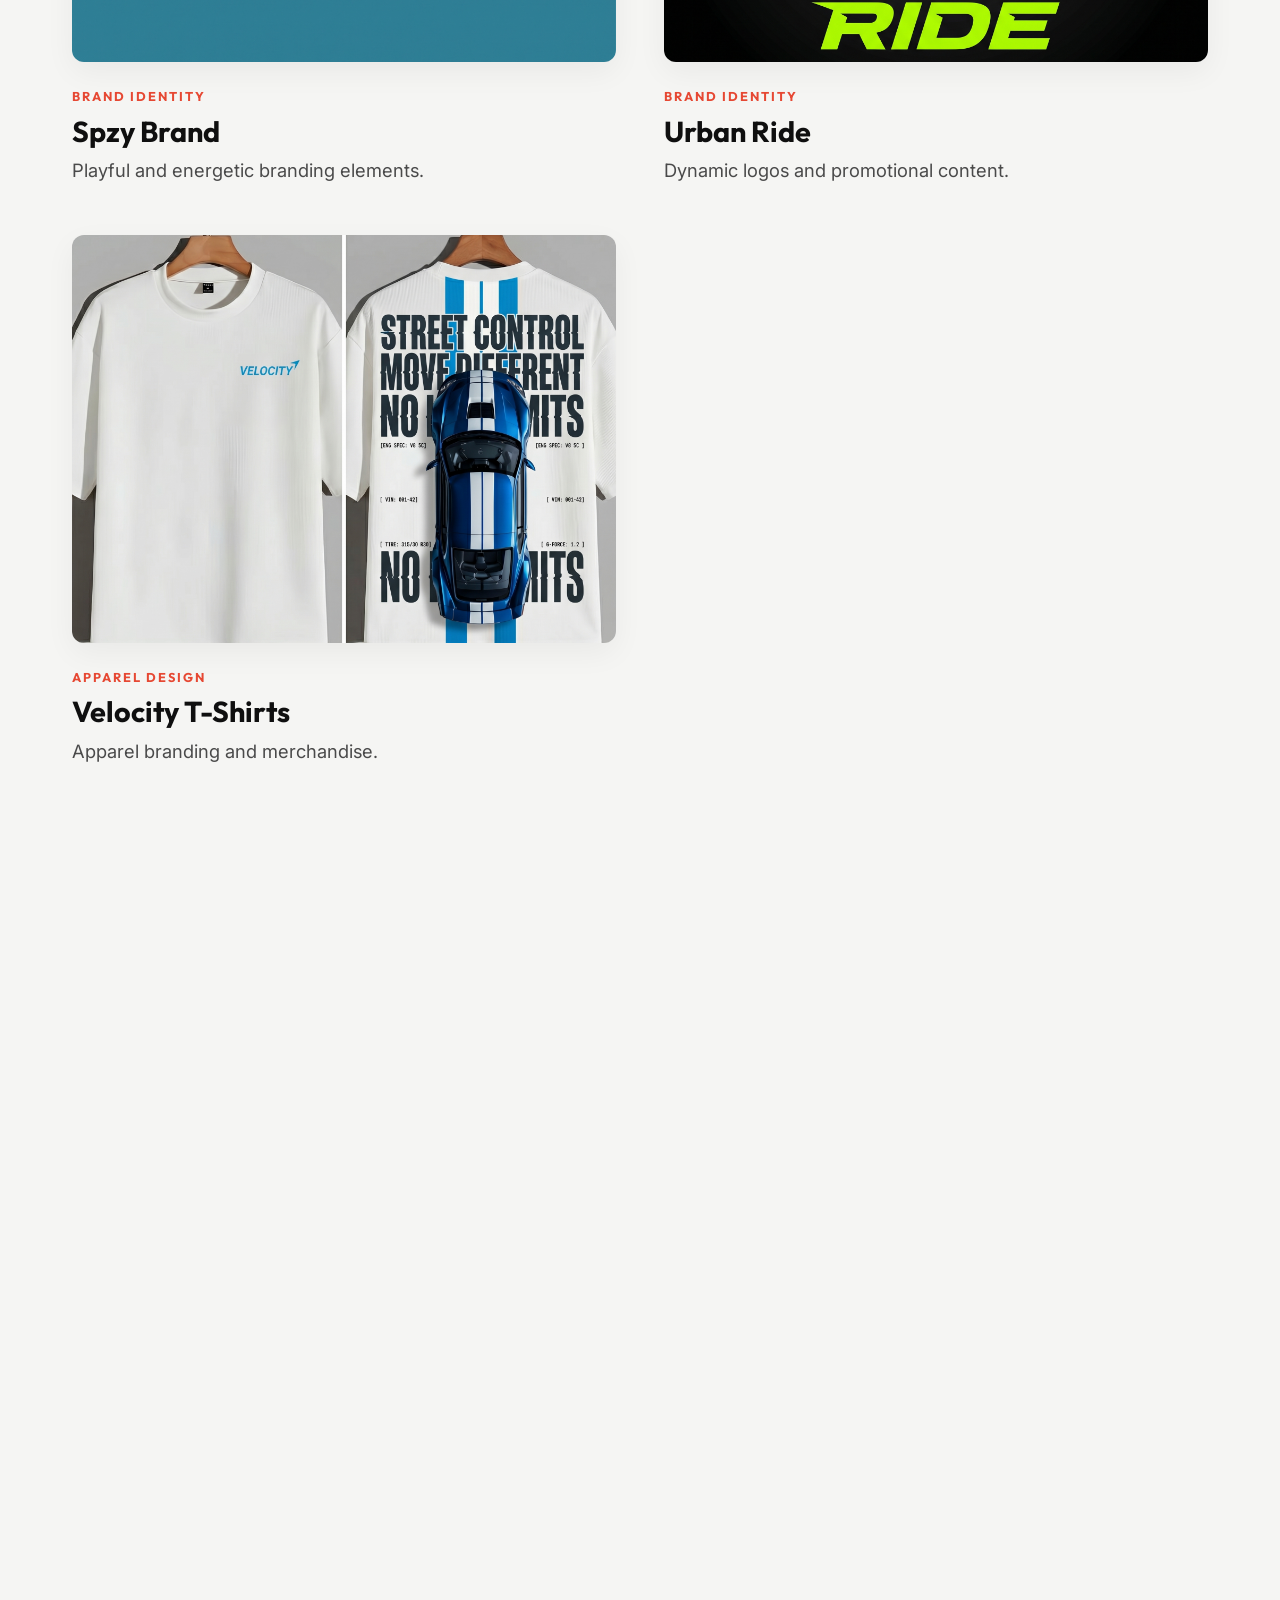
==== commit 3652b983: "Final portfolio refinements (images + fixes)" ====
--- a/index.html
+++ b/index.html
@@ -119,7 +119,7 @@
                 <!-- Project 1: Emilio Beaufort -->
                 <a href="project.html?id=emilio" class="work-card">
                     <div class="work-img">
-                        <img src="graphic design projects/Emilio befeart designs/emilo design .png" alt="Emilio Beaufort Branding">
+                        <img src="graphic design projects/Emilio befeart designs/limited edition product design .png" alt="Emilio Beaufort Branding">
                     </div>
                     <div class="work-meta">
                         <span class="work-category">Branding & Visual Identity</span>
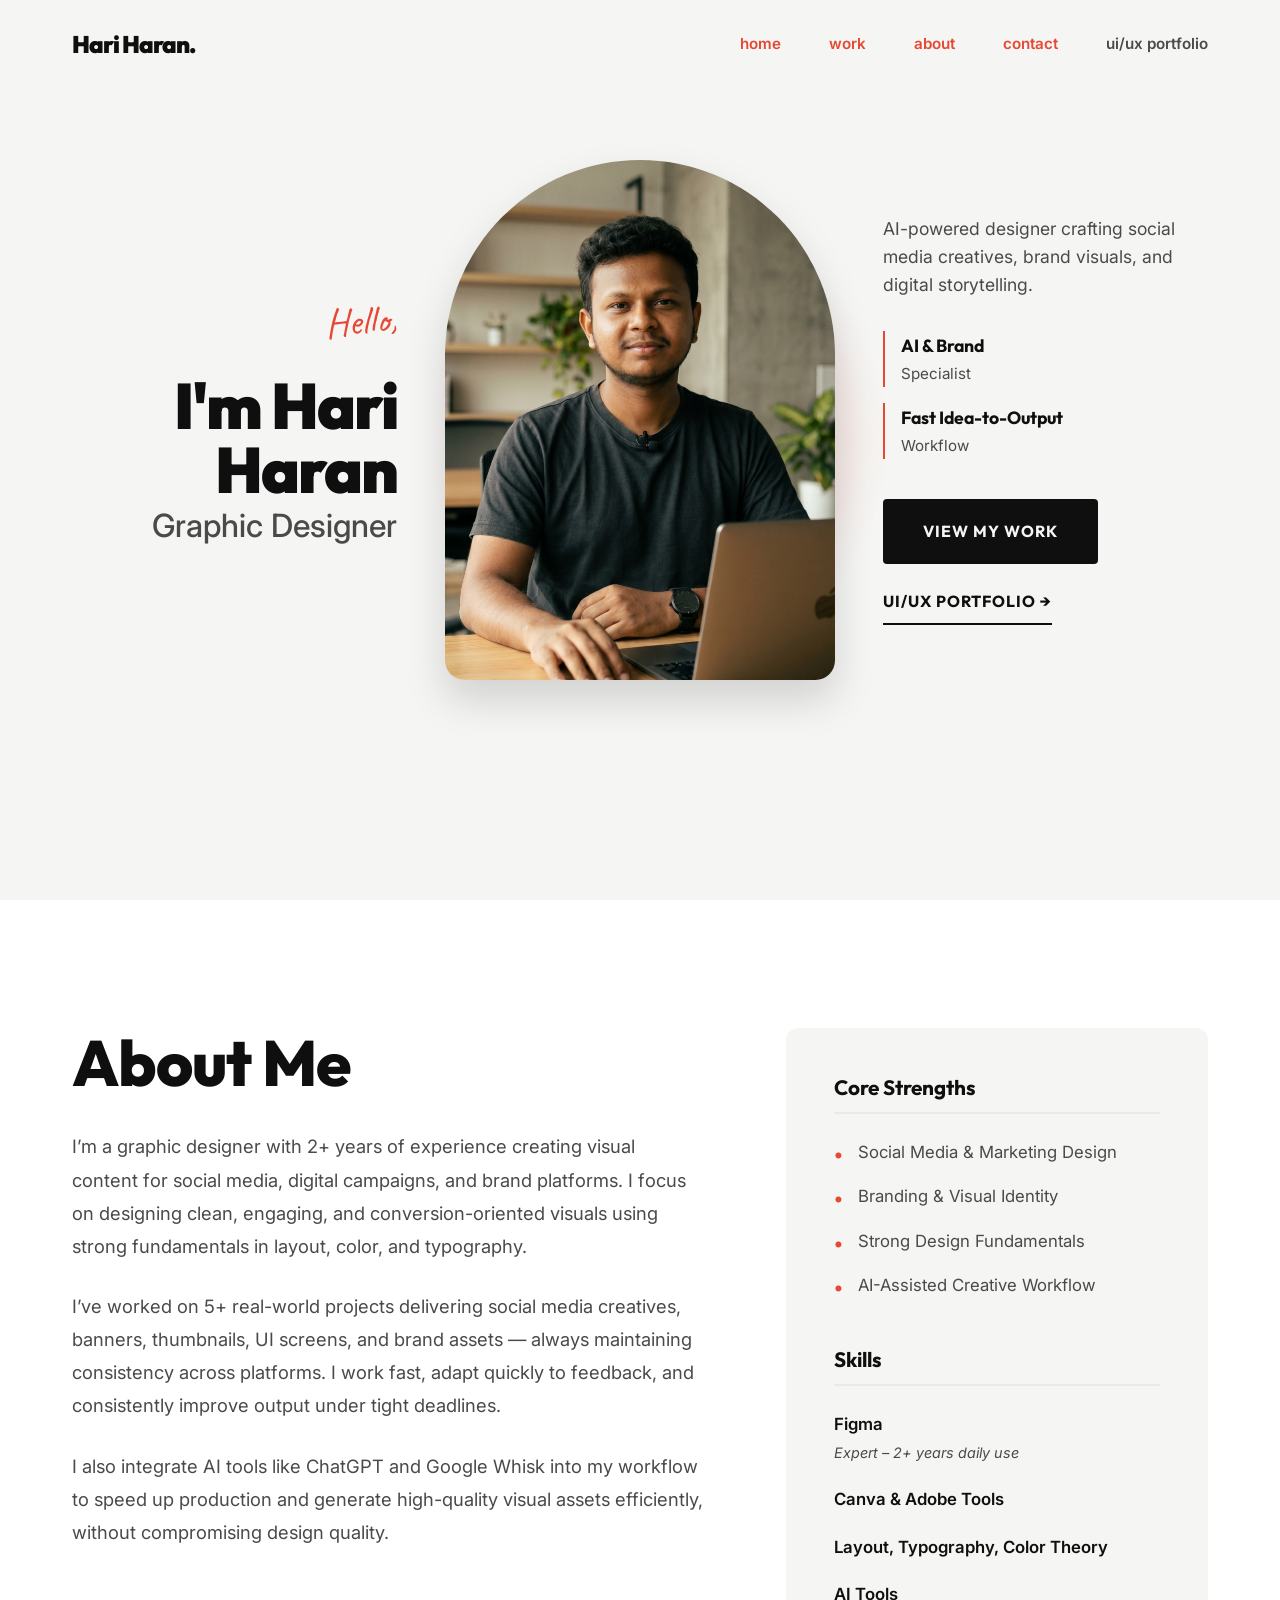
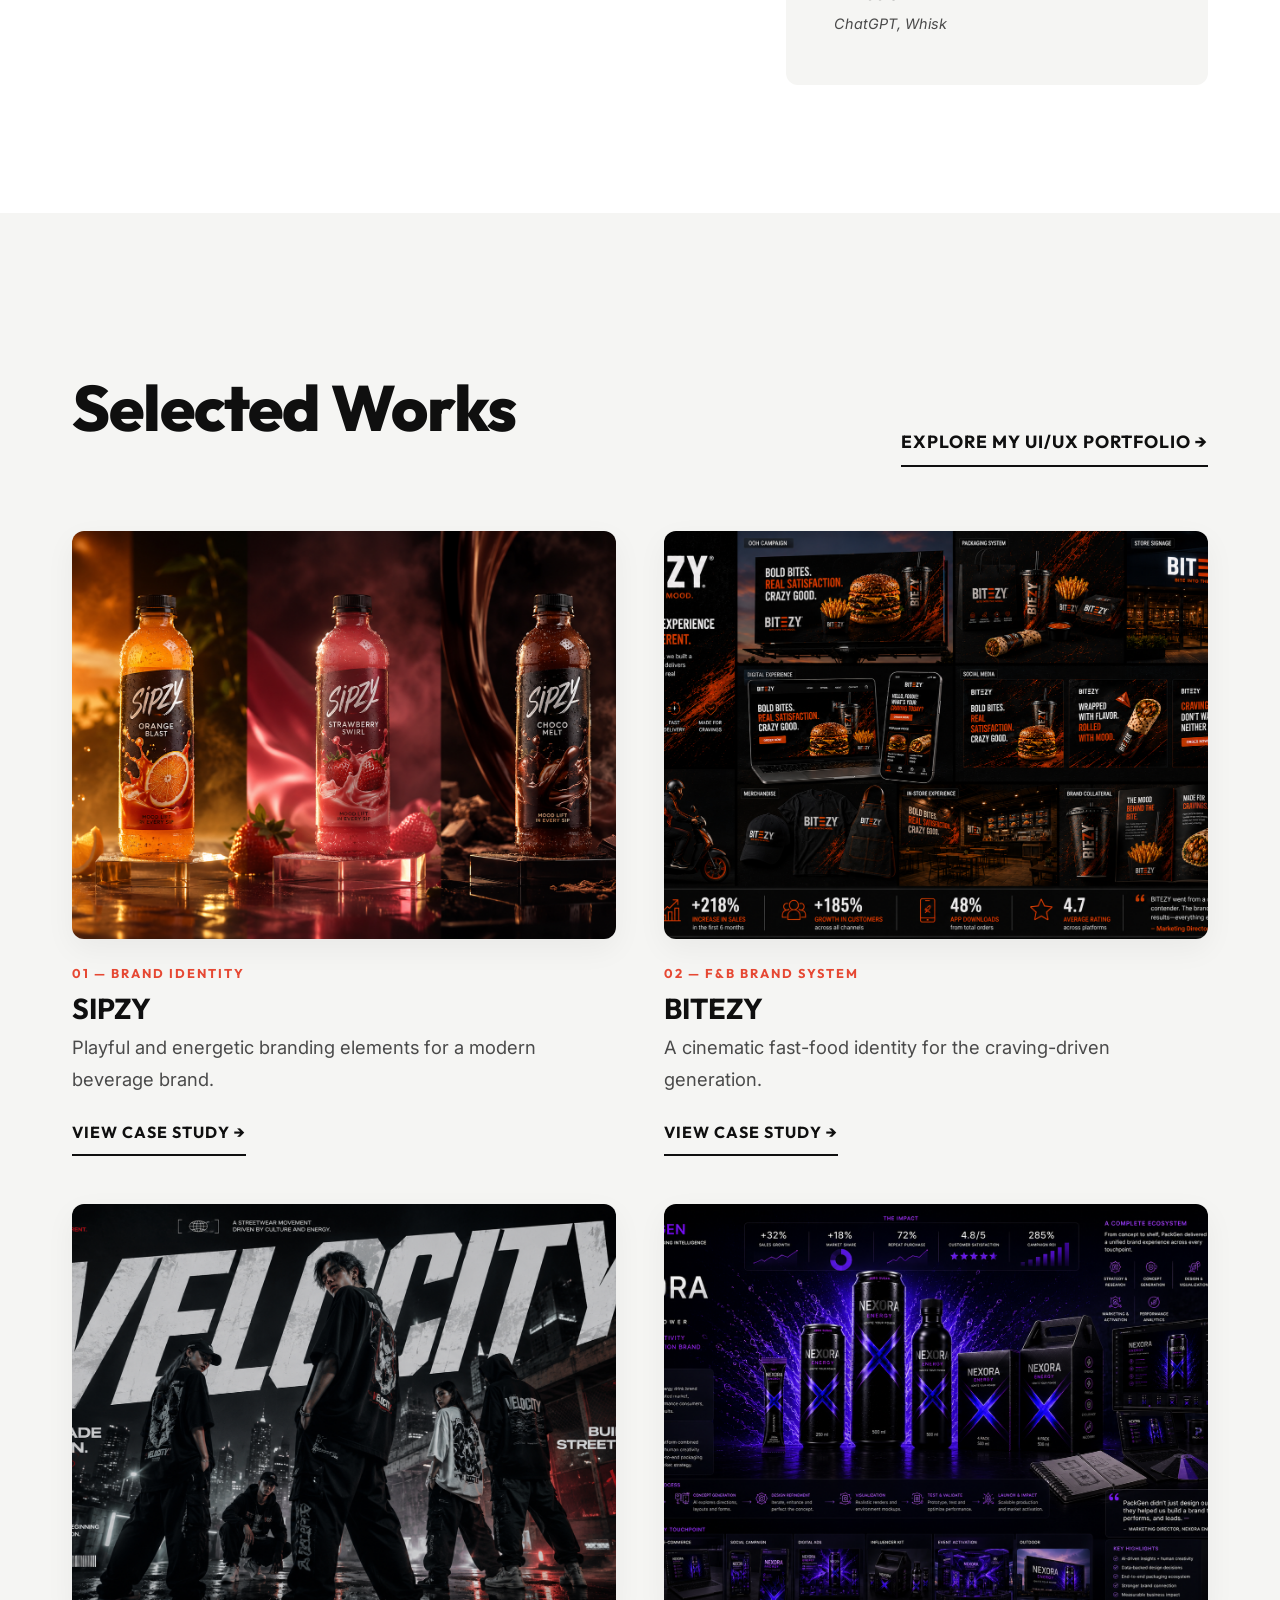
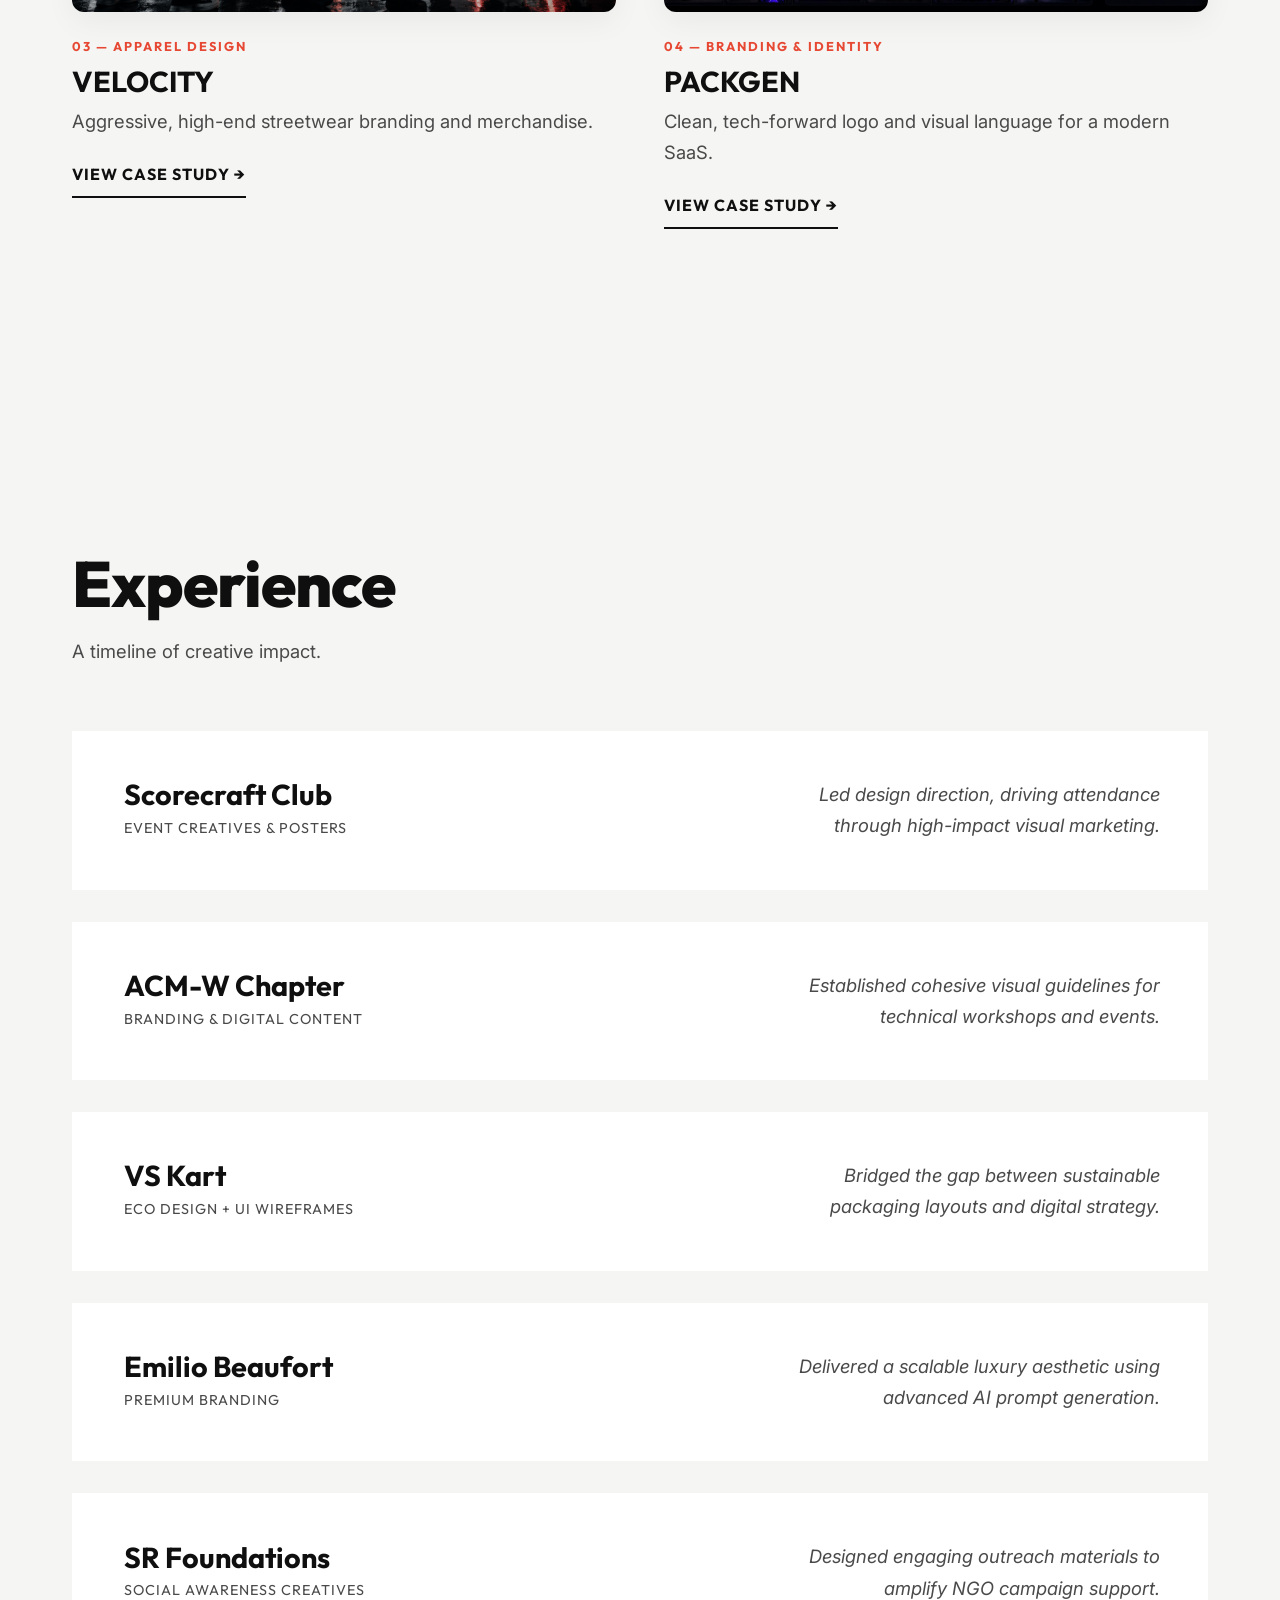
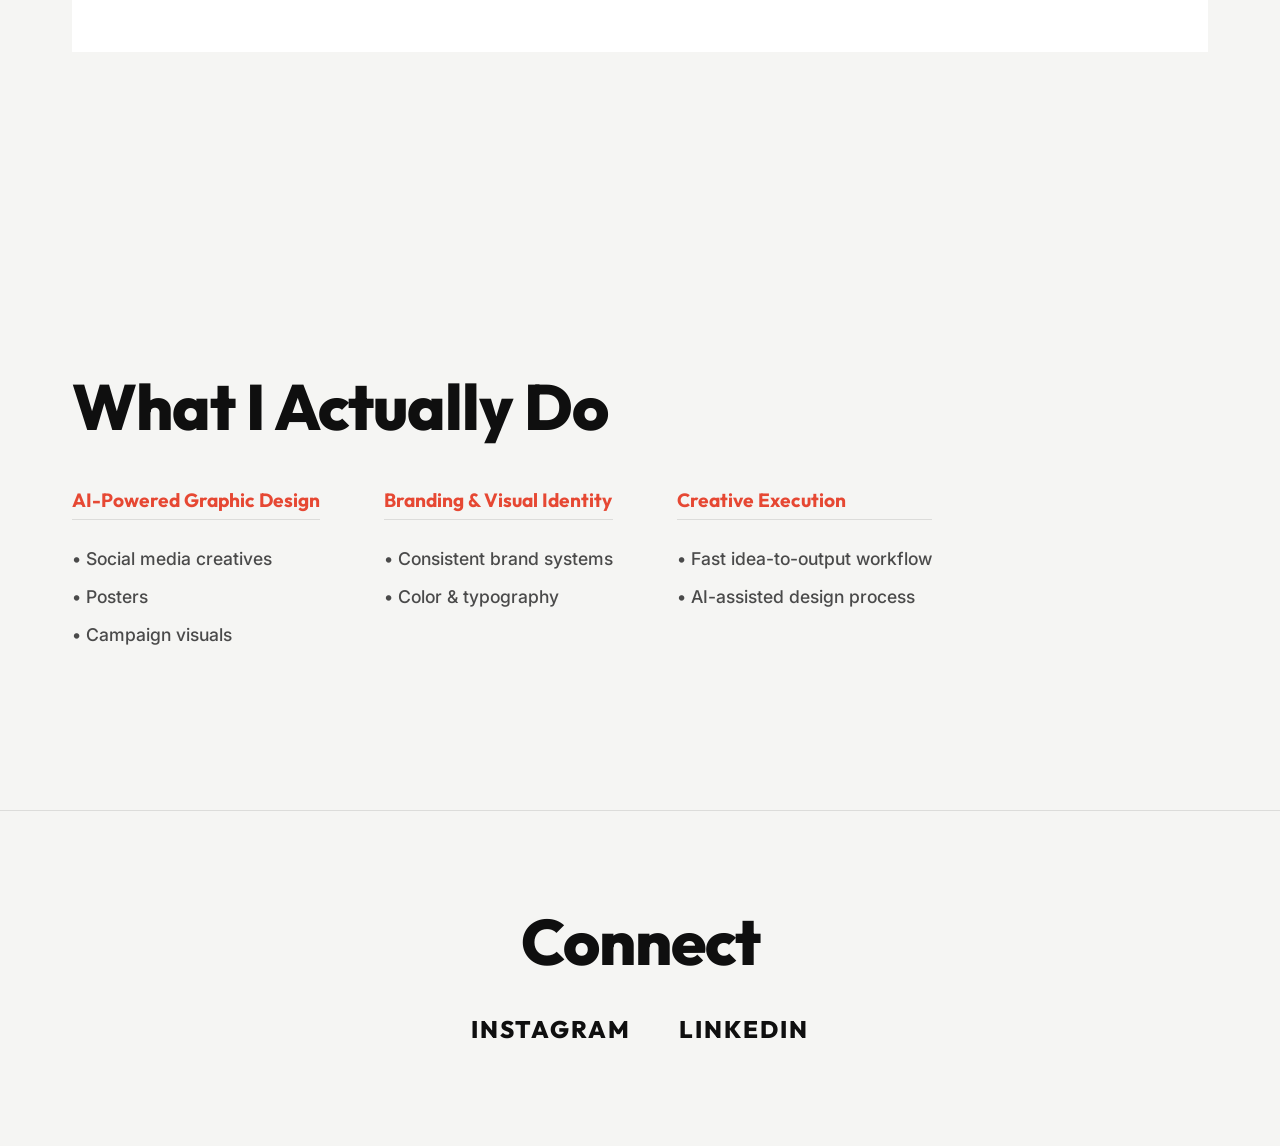
==== commit 5bc25a14: "Portfolio reconstruction - new projects, case studies & identity update" ====
--- a/index.html
+++ b/index.html
@@ -17,6 +17,7 @@
                 <a href="#home" class="active">Home</a>
                 <a href="#work">Work</a>
                 <a href="#about">About</a>
+                <a href="#contact">Contact</a>
                 <a href="https://updated-ui-ux-portfolio.vercel.app/" target="_blank">UI/UX Portfolio</a>
             </div>
         </div>
@@ -116,135 +117,55 @@
             </div>
 
             <div class="works-grid">
-                <!-- Project 1: Emilio Beaufort -->
-                <a href="project.html?id=emilio" class="work-card">
-                    <div class="work-img">
-                        <img src="graphic design projects/Emilio befeart designs/limited edition product design .png" alt="Emilio Beaufort Branding">
-                    </div>
-                    <div class="work-meta">
-                        <span class="work-category">Branding & Visual Identity</span>
-                        <h3 class="work-title">Emilio Beaufort</h3>
-                        <p>Luxury brand identity built via structured AI workflows.</p>
-                    </div>
-                </a>
-
-                <!-- Project 2: Cheezy Crust -->
-                <a href="project.html?id=cheezy" class="work-card">
-                    <div class="work-img">
-                        <img src="graphic design projects/cheezy crust/Create_a_high-end_Instagram_post_202604301127.jpeg" alt="Cheezy Crust Socials">
-                    </div>
-                    <div class="work-meta">
-                        <span class="work-category">Social Media Creatives</span>
-                        <h3 class="work-title">Cheezy Crust</h3>
-                        <p>High-converting Instagram engagement campaigns.</p>
-                    </div>
-                </a>
-
-                <!-- Project 3: Packgen -->
-                <a href="project.html?id=packgen" class="work-card">
-                    <div class="work-img">
-                        <img src="graphic design projects/packgen/Create_a_modern_lettermark_logo_202604301133.jpeg" alt="Packgen Branding">
-                    </div>
-                    <div class="work-meta">
-                        <span class="work-category">Branding & Identity</span>
-                        <h3 class="work-title">Packgen SaaS</h3>
-                        <p>Clean, tech-forward logo and visual language.</p>
-                    </div>
-                </a>
-
-                <!-- Project 4: Posters -->
-                <a href="project.html?id=posters" class="work-card">
-                    <div class="work-img">
-                        <img src="graphic design projects/instagram post for the course/Design_a_high-converting_Instagram_post_202604301023.jpeg" alt="Course Marketing">
-                    </div>
-                    <div class="work-meta">
-                        <span class="work-category">Posters & Campaigns</span>
-                        <h3 class="work-title">Design Masterclass</h3>
-                        <p>Editorial-style promotional posters.</p>
-                    </div>
-                </a>
-
-                <!-- Project 5: Freelance -->
-                <a href="project.html?id=freelance" class="work-card">
-                    <div class="work-img">
-                        <img src="graphic design projects/Freelancing designs/gold card design.png" alt="Freelance Projects">
-                    </div>
-                    <div class="work-meta">
-                        <span class="work-category">Freelance Work</span>
-                        <h3 class="work-title">Freelancing Designs</h3>
-                        <p>Various creative designs and branding materials.</p>
-                    </div>
-                </a>
-
-                <!-- Project 6: Bitzet -->
-                <a href="project.html?id=bitzet" class="work-card">
-                    <div class="work-img">
-                        <img src="graphic design projects/bitzet  road side dhabas logos/Rustic_logo_design_for_a_202604301114.jpeg" alt="Bitzet Logos">
-                    </div>
-                    <div class="work-meta">
-                        <span class="work-category">Logo Design</span>
-                        <h3 class="work-title">Bitzet Dhabas</h3>
-                        <p>Rustic logo designs for roadside dhabas.</p>
-                    </div>
-                </a>
-
-                <!-- Project 7: Internship -->
-                <a href="project.html?id=internship" class="work-card">
-                    <div class="work-img">
-                        <img src="graphic design projects/internship designs/socialhyp 2.png" alt="Internship Designs">
-                    </div>
-                    <div class="work-meta">
-                        <span class="work-category">Internship Works</span>
-                        <h3 class="work-title">Internship Projects</h3>
-                        <p>Social media and marketing designs.</p>
-                    </div>
-                </a>
-
-                <!-- Project 8: Play Store -->
-                <a href="project.html?id=playstore" class="work-card">
-                    <div class="work-img">
-                        <img src="graphic design projects/play store App designs/online book store design.png" alt="App Designs">
-                    </div>
-                    <div class="work-meta">
-                        <span class="work-category">App Design</span>
-                        <h3 class="work-title">Play Store Concepts</h3>
-                        <p>UI showcases for various applications.</p>
-                    </div>
-                </a>
-
-                <!-- Project 9: Spzy -->
-                <a href="project.html?id=spzy" class="work-card">
-                    <div class="work-img">
-                        <img src="graphic design projects/spzy brand details/Playful_wordmark_logo_for_a_202604301116.jpeg" alt="Spzy Brand">
-                    </div>
-                    <div class="work-meta">
-                        <span class="work-category">Brand Identity</span>
-                        <h3 class="work-title">Spzy Brand</h3>
-                        <p>Playful and energetic branding elements.</p>
-                    </div>
-                </a>
-
-                <!-- Project 10: Urban Ride -->
-                <a href="project.html?id=urban" class="work-card">
-                    <div class="work-img">
-                        <img src="graphic design projects/urban ride brand/Dynamic_logo_for__URBAN_RIDE__202604301121.jpeg" alt="Urban Ride Brand">
-                    </div>
-                    <div class="work-meta">
-                        <span class="work-category">Brand Identity</span>
-                        <h3 class="work-title">Urban Ride</h3>
-                        <p>Dynamic logos and promotional content.</p>
-                    </div>
-                </a>
-
-                <!-- Project 11: Velocity -->
-                <a href="project.html?id=velocity" class="work-card">
-                    <div class="work-img">
-                        <img src="graphic design projects/velocity t shirt brand/Use_the_provided_car_design_202604301130.jpeg" alt="Velocity T-Shirts">
-                    </div>
-                    <div class="work-meta">
-                        <span class="work-category">Apparel Design</span>
-                        <h3 class="work-title">Velocity T-Shirts</h3>
-                        <p>Apparel branding and merchandise.</p>
+                <!-- Project 01: SIPZY -->
+                <a href="sipzy.html" class="work-card">
+                    <div class="work-img">
+                        <img src="graphic design projects/SIPZY/12_brand_collages/sipzy_master_brand_collage.png" alt="SIPZY Branding">
+                    </div>
+                    <div class="work-meta">
+                        <span class="work-category">01 — Brand Identity</span>
+                        <h3 class="work-title">SIPZY</h3>
+                        <p>Playful and energetic branding elements for a modern beverage brand.</p>
+                        <span class="btn btn-link" style="margin-top: 1rem; width: fit-content; padding: 0.5rem 0;">View Case Study &rarr;</span>
+                    </div>
+                </a>
+
+                <!-- Project 02: BITEZY -->
+                <a href="bitezy.html" class="work-card">
+                    <div class="work-img">
+                        <img src="graphic design projects/BITEZY/11_CASE_STUDY_LAYOUT/HERO/bitezy_final_portfolio_collage_v01.png" alt="Bitezy Branding">
+                    </div>
+                    <div class="work-meta">
+                        <span class="work-category">02 — F&B Brand System</span>
+                        <h3 class="work-title">BITEZY</h3>
+                        <p>A cinematic fast-food identity for the craving-driven generation.</p>
+                        <span class="btn btn-link" style="margin-top: 1rem; width: fit-content; padding: 0.5rem 0;">View Case Study &rarr;</span>
+                    </div>
+                </a>
+
+                <!-- Project 03: VELOCITY -->
+                <a href="velocity.html" class="work-card">
+                    <div class="work-img">
+                        <img src="graphic design projects/VELOCITY/00_CREATIVE_DIRECTION/HERO/elocity_streetwear_universe_hero_v01.png" alt="Velocity T-Shirts">
+                    </div>
+                    <div class="work-meta">
+                        <span class="work-category">03 — Apparel Design</span>
+                        <h3 class="work-title">VELOCITY</h3>
+                        <p>Aggressive, high-end streetwear branding and merchandise.</p>
+                        <span class="btn btn-link" style="margin-top: 1rem; width: fit-content; padding: 0.5rem 0;">View Case Study &rarr;</span>
+                    </div>
+                </a>
+
+                <!-- Project 04: PACKGEN -->
+                <a href="packgen.html" class="work-card">
+                    <div class="work-img">
+                        <img src="graphic design projects/packgen/11_CASE_STUDY_LAYOUT/HERO/packgen_case_study_master_hero_v01.png" alt="Packgen Branding">
+                    </div>
+                    <div class="work-meta">
+                        <span class="work-category">04 — Branding & Identity</span>
+                        <h3 class="work-title">PACKGEN</h3>
+                        <p>Clean, tech-forward logo and visual language for a modern SaaS.</p>
+                        <span class="btn btn-link" style="margin-top: 1rem; width: fit-content; padding: 0.5rem 0;">View Case Study &rarr;</span>
                     </div>
                 </a>
             </div>
@@ -336,7 +257,7 @@
     </section>
 
     <!-- CONTACT SECTION -->
-    <footer class="footer-section">
+    <footer id="contact" class="footer-section">
         <div class="container fade-in">
             <h2 style="margin-bottom: 0;">Connect</h2>
             
